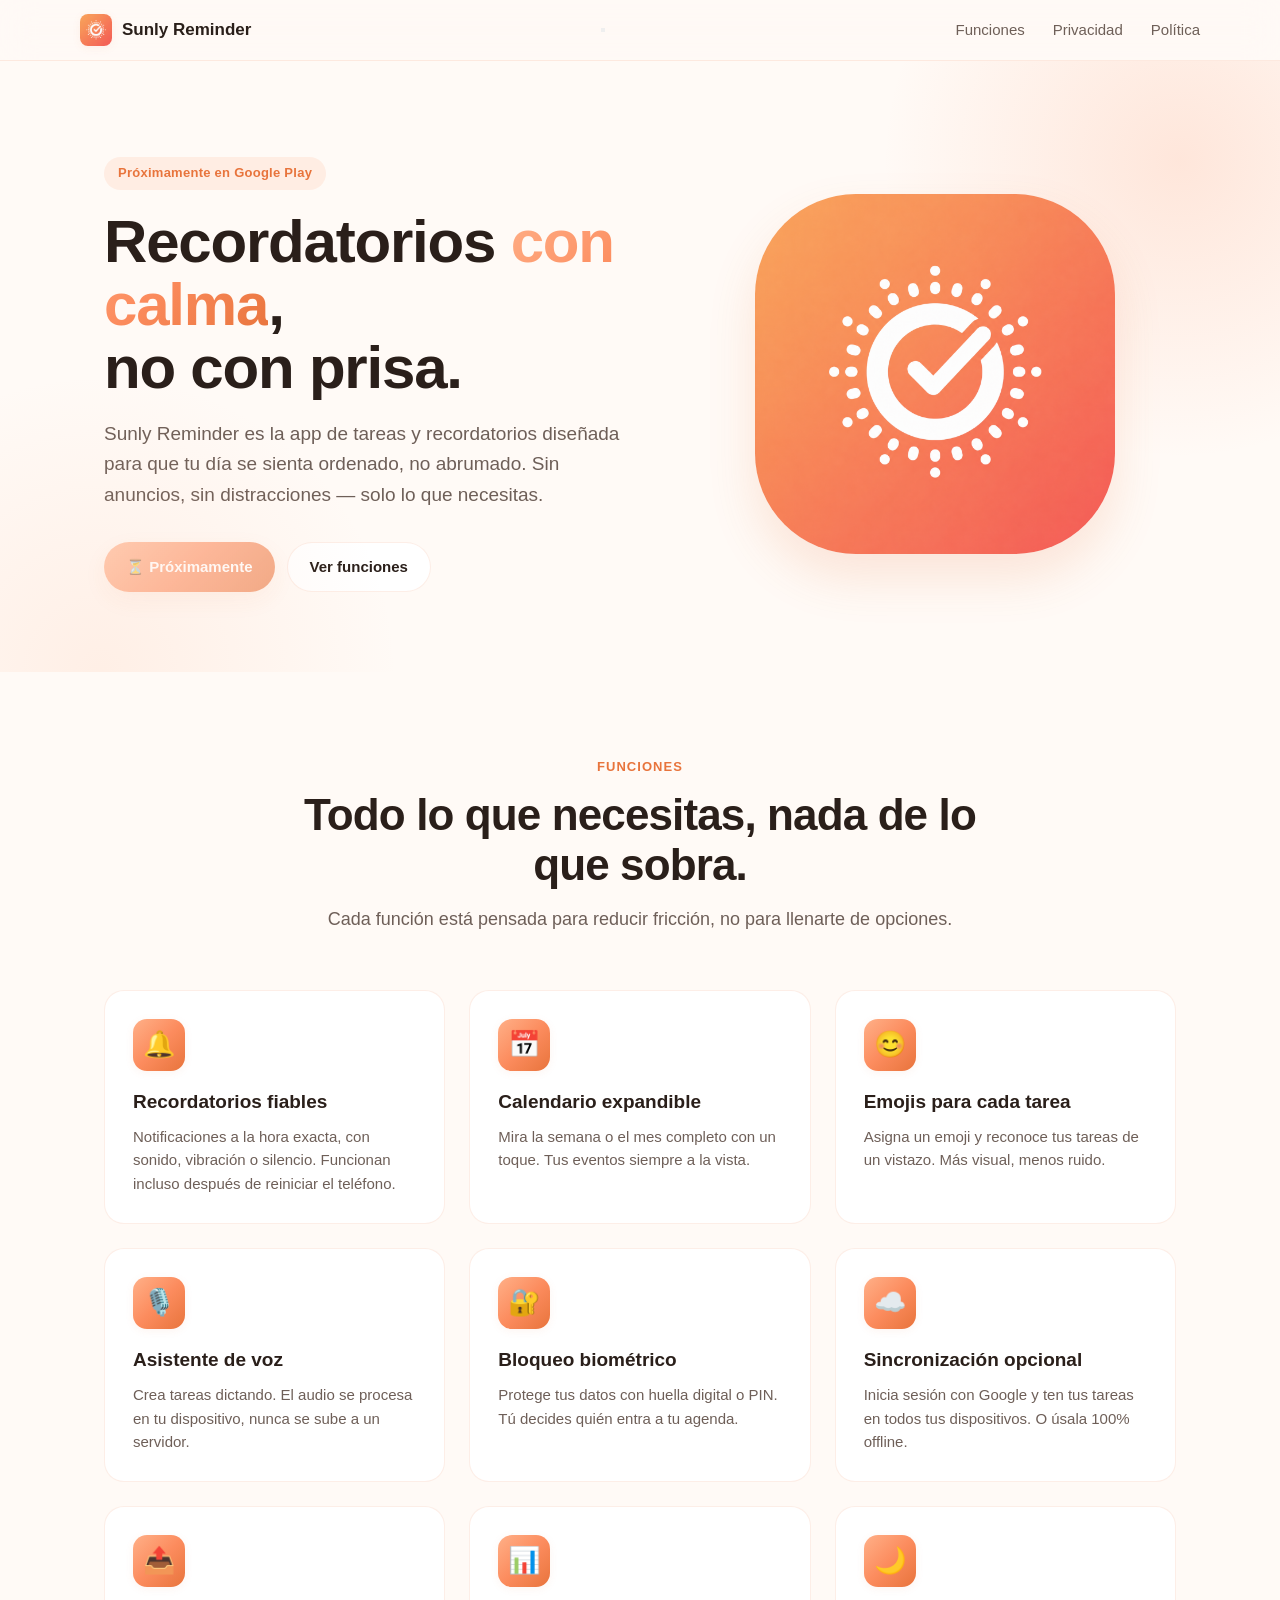
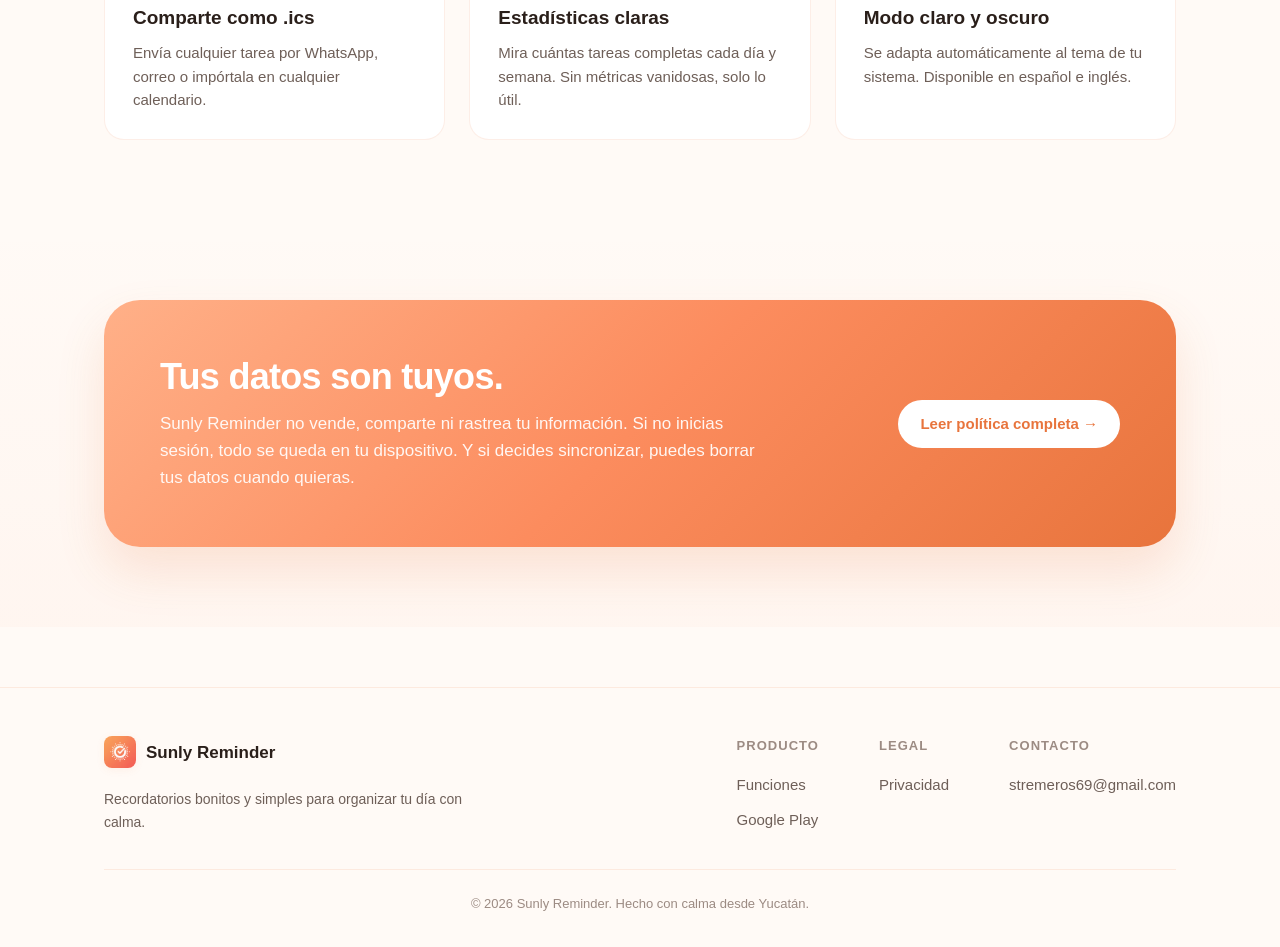
==== index.html @ d7496816 "Update index.html" ====
<!DOCTYPE html>
<html lang="es">
<head>
  <meta charset="UTF-8">
  <meta name="viewport" content="width=device-width, initial-scale=1.0">
  <meta name="description" content="Sunly Reminder — Recordatorios bonitos y simples para organizar tu día con calma. App de productividad con calendario, asistente de voz, sincronización con Google y bloqueo biométrico.">
  <meta name="theme-color" content="#FC8C5E">

  <meta property="og:title" content="Sunly Reminder">
  <meta property="og:description" content="Recordatorios bonitos y simples para organizar tu día con calma.">
  <meta property="og:image" content="assets/icon.png">
  <meta property="og:type" content="website">

  <link rel="icon" type="image/png" href="assets/favicon.png">
  <link rel="apple-touch-icon" href="assets/icon.png">
  <link rel="stylesheet" href="styles.css">

  <title>Sunly Reminder — Recordatorios con calma</title>
</head>
<body>
  <header class="site-header">
    <div class="container site-header__inner">
      <a href="index.html" class="brand">
        <img src="assets/icon.png" alt="" class="brand__icon">
        <span>Sunly Reminder</span>
      </a>
      <button class="nav-toggle" aria-label="Abrir menú" aria-expanded="false" aria-controls="primary-nav">
        <span class="nav-toggle__bar"></span>
        <span class="nav-toggle__bar"></span>
        <span class="nav-toggle__bar"></span>
      </button>
      <nav class="nav" id="primary-nav">
        <a href="#features">Funciones</a>
        <a href="#privacidad">Privacidad</a>
        <a href="privacy.html">Política</a>
      </nav>
    </div>
  </header>

  <main>
    <section class="hero">
      <div class="container hero__inner">
        <div class="hero__copy">
          <span class="hero__eyebrow">Próximamente en Google Play</span>
          <h1>
            Recordatorios <span class="accent">con calma</span>,<br>
            no con prisa.
          </h1>
          <p class="hero__lead">
            Sunly Reminder es la app de tareas y recordatorios diseñada
            para que tu día se sienta ordenado, no abrumado. Sin anuncios,
            sin distracciones — solo lo que necesitas.
          </p>
          <div class="hero__ctas">
            <a class="btn btn--primary btn--disabled" aria-disabled="true">
              ⏳ Próximamente
            </a>
            <a class="btn btn--ghost" href="#features">
              Ver funciones
            </a>
          </div>
        </div>
        <div class="hero__visual">
          <img src="assets/icon.png" alt="Icono de Sunly Reminder" class="hero__icon">
        </div>
      </div>
    </section>

    <section class="section" id="features">
      <div class="container">
        <div class="section__head">
          <span class="section__eyebrow">Funciones</span>
          <h2>Todo lo que necesitas, nada de lo que sobra.</h2>
          <p class="section__sub">
            Cada función está pensada para reducir fricción, no para llenarte de opciones.
          </p>
        </div>

        <div class="features">
          <div class="feature">
            <div class="feature__icon">🔔</div>
            <h3>Recordatorios fiables</h3>
            <p>Notificaciones a la hora exacta, con sonido, vibración o silencio. Funcionan incluso después de reiniciar el teléfono.</p>
          </div>
          <div class="feature">
            <div class="feature__icon">📅</div>
            <h3>Calendario expandible</h3>
            <p>Mira la semana o el mes completo con un toque. Tus eventos siempre a la vista.</p>
          </div>
          <div class="feature">
            <div class="feature__icon">😊</div>
            <h3>Emojis para cada tarea</h3>
            <p>Asigna un emoji y reconoce tus tareas de un vistazo. Más visual, menos ruido.</p>
          </div>
          <div class="feature">
            <div class="feature__icon">🎙️</div>
            <h3>Asistente de voz</h3>
            <p>Crea tareas dictando. El audio se procesa en tu dispositivo, nunca se sube a un servidor.</p>
          </div>
          <div class="feature">
            <div class="feature__icon">🔐</div>
            <h3>Bloqueo biométrico</h3>
            <p>Protege tus datos con huella digital o PIN. Tú decides quién entra a tu agenda.</p>
          </div>
          <div class="feature">
            <div class="feature__icon">☁️</div>
            <h3>Sincronización opcional</h3>
            <p>Inicia sesión con Google y ten tus tareas en todos tus dispositivos. O úsala 100% offline.</p>
          </div>
          <div class="feature">
            <div class="feature__icon">📤</div>
            <h3>Comparte como .ics</h3>
            <p>Envía cualquier tarea por WhatsApp, correo o impórtala en cualquier calendario.</p>
          </div>
          <div class="feature">
            <div class="feature__icon">📊</div>
            <h3>Estadísticas claras</h3>
            <p>Mira cuántas tareas completas cada día y semana. Sin métricas vanidosas, solo lo útil.</p>
          </div>
          <div class="feature">
            <div class="feature__icon">🌙</div>
            <h3>Modo claro y oscuro</h3>
            <p>Se adapta automáticamente al tema de tu sistema. Disponible en español e inglés.</p>
          </div>
        </div>
      </div>
    </section>

    <section class="section section--alt" id="privacidad">
      <div class="container">
        <div class="privacy-callout">
          <div>
            <h2>Tus datos son tuyos.</h2>
            <p>
              Sunly Reminder no vende, comparte ni rastrea tu información.
              Si no inicias sesión, todo se queda en tu dispositivo.
              Y si decides sincronizar, puedes borrar tus datos cuando quieras.
            </p>
          </div>
          <a class="btn" href="privacy.html">
            Leer política completa →
          </a>
        </div>
      </div>
    </section>
  </main>

  <footer class="site-footer">
    <div class="container">
      <div class="footer__inner">
        <div class="footer__brand">
          <a href="index.html" class="brand">
            <img src="assets/icon.png" alt="" class="brand__icon">
            <span>Sunly Reminder</span>
          </a>
          <p>Recordatorios bonitos y simples para organizar tu día con calma.</p>
        </div>
        <div class="footer__cols">
          <div class="footer__col">
            <h4>Producto</h4>
            <ul>
              <li><a href="#features">Funciones</a></li>
              <li><a href="#" aria-disabled="true">Google Play</a></li>
            </ul>
          </div>
          <div class="footer__col">
            <h4>Legal</h4>
            <ul>
              <li><a href="privacy.html">Privacidad</a></li>
            </ul>
          </div>
          <div class="footer__col">
            <h4>Contacto</h4>
            <ul>
              <li><a href="mailto:stremeros69@gmail.com">stremeros69@gmail.com</a></li>
            </ul>
          </div>
        </div>
      </div>
      <div class="footer__bottom">
        © 2026 Sunly Reminder. Hecho con calma desde Yucatán.
      </div>
    </div>
  </footer>

  <script>
    (function () {
      const toggle = document.querySelector('.nav-toggle');
      const nav = document.querySelector('#primary-nav');
      if (!toggle || !nav) return;

      function close() {
        nav.classList.remove('is-open');
        toggle.classList.remove('is-open');
        toggle.setAttribute('aria-expanded', 'false');
      }

      toggle.addEventListener('click', () => {
        const willOpen = !nav.classList.contains('is-open');
        nav.classList.toggle('is-open', willOpen);
        toggle.classList.toggle('is-open', willOpen);
        toggle.setAttribute('aria-expanded', String(willOpen));
      });

      // Cerrar al tocar un link del menú
      nav.querySelectorAll('a').forEach((a) => {
        a.addEventListener('click', close);
      });

      // Cerrar con Escape
      document.addEventListener('keydown', (e) => {
        if (e.key === 'Escape') close();
      });
    })();
  </script>
</body>
</html>
---- styles.css ----
/* ===== Sunly Reminder website ===== */

:root {
  --coral-light: #FFB088;
  --coral: #FC8C5E;
  --coral-deep: #E8743C;
  --coral-dark: #D45F2A;
  --bg: #FFFAF6;
  --surface: #FFFFFF;
  --ink: #2A1F1A;
  --ink-soft: #6E5F58;
  --ink-mute: #9C8B83;
  --line: rgba(232, 116, 60, 0.12);
  --shadow-sm: 0 2px 8px rgba(232, 116, 60, 0.08);
  --shadow-md: 0 8px 24px rgba(232, 116, 60, 0.12);
  --shadow-lg: 0 24px 48px rgba(232, 116, 60, 0.16);
  --radius-sm: 12px;
  --radius-md: 20px;
  --radius-lg: 28px;
  --radius-xl: 36px;
  --grad-coral: linear-gradient(135deg, #FFB088 0%, #FC8C5E 50%, #E8743C 100%);
}

* {
  box-sizing: border-box;
  margin: 0;
  padding: 0;
}

html {
  scroll-behavior: smooth;
}

body {
  font-family: -apple-system, BlinkMacSystemFont, "Segoe UI", "Inter", Roboto,
    "Helvetica Neue", Arial, sans-serif;
  font-size: 17px;
  line-height: 1.6;
  color: var(--ink);
  background: var(--bg);
  -webkit-font-smoothing: antialiased;
  -moz-osx-font-smoothing: grayscale;
}

a {
  color: var(--coral-deep);
  text-decoration: none;
  transition: color 0.2s ease;
}

a:hover {
  color: var(--coral-dark);
}

img {
  max-width: 100%;
  display: block;
}

.container {
  width: 100%;
  max-width: 1120px;
  margin: 0 auto;
  padding: 0 24px;
}

/* ===== Header ===== */

.site-header {
  position: sticky;
  top: 0;
  z-index: 50;
  background: rgba(255, 250, 246, 0.85);
  backdrop-filter: saturate(180%) blur(16px);
  -webkit-backdrop-filter: saturate(180%) blur(16px);
  border-bottom: 1px solid var(--line);
}

.site-header__inner {
  display: flex;
  align-items: center;
  justify-content: space-between;
  padding: 14px 0;
}

.brand {
  display: inline-flex;
  align-items: center;
  gap: 10px;
  font-weight: 700;
  font-size: 17px;
  color: var(--ink);
}

.brand__icon {
  width: 32px;
  height: 32px;
  border-radius: 8px;
  box-shadow: var(--shadow-sm);
}

.nav {
  display: flex;
  align-items: center;
  gap: 28px;
}

.nav a {
  color: var(--ink-soft);
  font-weight: 500;
  font-size: 15px;
}

.nav a:hover {
  color: var(--coral-deep);
}

.btn {
  display: inline-flex;
  align-items: center;
  justify-content: center;
  gap: 8px;
  padding: 12px 22px;
  border-radius: 999px;
  font-weight: 600;
  font-size: 15px;
  border: none;
  cursor: pointer;
  transition: transform 0.15s ease, box-shadow 0.2s ease, opacity 0.2s ease;
}

.btn--primary {
  background: var(--grad-coral);
  color: white;
  box-shadow: var(--shadow-md);
}

.btn--primary:hover {
  transform: translateY(-1px);
  box-shadow: var(--shadow-lg);
  color: white;
}

.btn--ghost {
  background: var(--surface);
  color: var(--ink);
  border: 1px solid var(--line);
}

.btn--ghost:hover {
  border-color: var(--coral);
  color: var(--coral-deep);
}

.btn--disabled {
  opacity: 0.6;
  cursor: not-allowed;
  pointer-events: none;
}

/* ===== Hero ===== */

.hero {
  position: relative;
  padding: 96px 0 80px;
  overflow: hidden;
}

.hero::before {
  content: "";
  position: absolute;
  top: -200px;
  right: -200px;
  width: 600px;
  height: 600px;
  background: radial-gradient(
    circle,
    rgba(252, 140, 94, 0.18) 0%,
    transparent 70%
  );
  pointer-events: none;
}

.hero::after {
  content: "";
  position: absolute;
  bottom: -300px;
  left: -200px;
  width: 600px;
  height: 600px;
  background: radial-gradient(
    circle,
    rgba(255, 176, 136, 0.15) 0%,
    transparent 70%
  );
  pointer-events: none;
}

.hero__inner {
  display: grid;
  grid-template-columns: 1.1fr 1fr;
  gap: 60px;
  align-items: center;
  position: relative;
}

.hero__eyebrow {
  display: inline-block;
  padding: 6px 14px;
  background: rgba(252, 140, 94, 0.12);
  color: var(--coral-deep);
  border-radius: 999px;
  font-size: 13px;
  font-weight: 600;
  margin-bottom: 20px;
  letter-spacing: 0.02em;
}

.hero h1 {
  font-size: clamp(38px, 5vw, 60px);
  line-height: 1.05;
  letter-spacing: -0.02em;
  font-weight: 800;
  margin-bottom: 20px;
}

.hero h1 .accent {
  background: var(--grad-coral);
  -webkit-background-clip: text;
  background-clip: text;
  color: transparent;
}

.hero__lead {
  font-size: 19px;
  color: var(--ink-soft);
  margin-bottom: 32px;
  max-width: 520px;
}

.hero__ctas {
  display: flex;
  gap: 12px;
  flex-wrap: wrap;
}

.hero__visual {
  position: relative;
  display: flex;
  justify-content: center;
  align-items: center;
}

.hero__icon {
  width: min(360px, 100%);
  height: auto;
  border-radius: 28%;
  box-shadow: var(--shadow-lg);
  animation: float 6s ease-in-out infinite;
}

@keyframes float {
  0%, 100% {
    transform: translateY(0) rotate(0deg);
  }
  50% {
    transform: translateY(-12px) rotate(-1deg);
  }
}

@media (max-width: 860px) {
  .hero {
    padding: 60px 0 40px;
  }
  .hero__inner {
    grid-template-columns: 1fr;
    gap: 40px;
    text-align: center;
  }
  .hero__lead {
    margin-left: auto;
    margin-right: auto;
  }
  .hero__ctas {
    justify-content: center;
  }
  .hero__icon {
    width: 240px;
  }
}

/* ===== Section ===== */

.section {
  padding: 80px 0;
}

.section--alt {
  background: linear-gradient(
    180deg,
    transparent 0%,
    rgba(252, 140, 94, 0.04) 100%
  );
}

.section__head {
  text-align: center;
  max-width: 720px;
  margin: 0 auto 56px;
}

.section__eyebrow {
  display: inline-block;
  font-size: 13px;
  font-weight: 700;
  letter-spacing: 0.08em;
  text-transform: uppercase;
  color: var(--coral-deep);
  margin-bottom: 12px;
}

.section h2 {
  font-size: clamp(30px, 4vw, 44px);
  line-height: 1.15;
  letter-spacing: -0.02em;
  font-weight: 800;
  margin-bottom: 14px;
}

.section__sub {
  font-size: 18px;
  color: var(--ink-soft);
}

/* ===== Features grid ===== */

.features {
  display: grid;
  grid-template-columns: repeat(3, 1fr);
  gap: 24px;
}

.feature {
  background: var(--surface);
  border: 1px solid var(--line);
  border-radius: var(--radius-md);
  padding: 28px;
  transition: transform 0.25s ease, box-shadow 0.25s ease,
    border-color 0.25s ease;
}

.feature:hover {
  transform: translateY(-4px);
  border-color: rgba(252, 140, 94, 0.4);
  box-shadow: var(--shadow-md);
}

.feature__icon {
  display: inline-flex;
  align-items: center;
  justify-content: center;
  width: 52px;
  height: 52px;
  background: var(--grad-coral);
  color: white;
  border-radius: 14px;
  font-size: 26px;
  margin-bottom: 16px;
  box-shadow: var(--shadow-sm);
}

.feature h3 {
  font-size: 19px;
  font-weight: 700;
  margin-bottom: 8px;
  color: var(--ink);
}

.feature p {
  font-size: 15px;
  color: var(--ink-soft);
  line-height: 1.55;
}

@media (max-width: 980px) {
  .features {
    grid-template-columns: repeat(2, 1fr);
  }
}

@media (max-width: 600px) {
  .features {
    grid-template-columns: 1fr;
  }
}

/* ===== Privacy callout ===== */

.privacy-callout {
  background: var(--grad-coral);
  border-radius: var(--radius-xl);
  padding: 56px;
  color: white;
  display: grid;
  grid-template-columns: 1fr auto;
  gap: 32px;
  align-items: center;
  box-shadow: var(--shadow-lg);
}

.privacy-callout h2 {
  color: white;
  font-size: clamp(26px, 3.4vw, 36px);
  margin-bottom: 12px;
}

.privacy-callout p {
  color: rgba(255, 255, 255, 0.92);
  font-size: 17px;
  max-width: 600px;
}

.privacy-callout .btn {
  background: white;
  color: var(--coral-deep);
  font-weight: 700;
  white-space: nowrap;
}

.privacy-callout .btn:hover {
  background: white;
  color: var(--coral-dark);
}

@media (max-width: 720px) {
  .privacy-callout {
    grid-template-columns: 1fr;
    padding: 40px 28px;
    text-align: center;
  }
}

/* ===== Footer ===== */

.site-footer {
  border-top: 1px solid var(--line);
  padding: 48px 0 32px;
  margin-top: 60px;
}

.footer__inner {
  display: flex;
  justify-content: space-between;
  align-items: flex-start;
  gap: 40px;
  flex-wrap: wrap;
}

.footer__brand {
  max-width: 360px;
}

.footer__brand p {
  color: var(--ink-soft);
  font-size: 14px;
  margin-top: 12px;
}

.footer__cols {
  display: flex;
  gap: 60px;
}

.footer__col h4 {
  font-size: 13px;
  font-weight: 700;
  text-transform: uppercase;
  letter-spacing: 0.08em;
  color: var(--ink-mute);
  margin-bottom: 14px;
}

.footer__col ul {
  list-style: none;
  display: flex;
  flex-direction: column;
  gap: 8px;
}

.footer__col a {
  font-size: 15px;
  color: var(--ink-soft);
}

.footer__col a:hover {
  color: var(--coral-deep);
}

.footer__bottom {
  margin-top: 36px;
  padding-top: 24px;
  border-top: 1px solid var(--line);
  font-size: 13px;
  color: var(--ink-mute);
  text-align: center;
}

/* ===== Privacy / Legal page ===== */

.legal {
  max-width: 760px;
  margin: 0 auto;
  padding: 60px 24px 80px;
}

.legal__back {
  display: inline-flex;
  align-items: center;
  gap: 6px;
  font-size: 14px;
  color: var(--ink-soft);
  margin-bottom: 28px;
}

.legal__back:hover {
  color: var(--coral-deep);
}

.legal h1 {
  font-size: clamp(30px, 4vw, 42px);
  line-height: 1.15;
  letter-spacing: -0.02em;
  font-weight: 800;
  margin-bottom: 8px;
}

.legal__updated {
  color: var(--ink-mute);
  font-size: 14px;
  margin-bottom: 36px;
}

.legal h2 {
  font-size: 24px;
  font-weight: 700;
  margin-top: 40px;
  margin-bottom: 14px;
  letter-spacing: -0.01em;
}

.legal h3 {
  font-size: 18px;
  font-weight: 700;
  margin-top: 24px;
  margin-bottom: 10px;
}

.legal p,
.legal li {
  color: var(--ink-soft);
  font-size: 16px;
  line-height: 1.7;
  margin-bottom: 12px;
}

.legal ul {
  padding-left: 22px;
  margin-bottom: 14px;
}

.legal strong {
  color: var(--ink);
}

.legal hr {
  border: none;
  border-top: 1px solid var(--line);
  margin: 56px 0 40px;
}

.legal .lang-toggle {
  display: inline-flex;
  gap: 4px;
  background: rgba(252, 140, 94, 0.08);
  padding: 4px;
  border-radius: 999px;
  margin-bottom: 24px;
}

.legal .lang-toggle a {
  padding: 6px 14px;
  border-radius: 999px;
  font-size: 13px;
  font-weight: 600;
  color: var(--ink-soft);
}

.legal .lang-toggle a.active {
  background: var(--surface);
  color: var(--coral-deep);
  box-shadow: var(--shadow-sm);
}

/* ===== Responsive: tablet ===== */

@media (max-width: 720px) {
  body {
    font-size: 16px;
  }
  .container {
    padding: 0 18px;
  }
  .section {
    padding: 56px 0;
  }
  .section__head {
    margin-bottom: 40px;
  }
  .nav {
    gap: 18px;
  }
  .nav a {
    font-size: 14px;
  }
  .footer__inner {
    flex-direction: column;
    gap: 32px;
  }
  .footer__cols {
    gap: 40px;
    flex-wrap: wrap;
  }
  .legal {
    padding: 40px 18px 60px;
  }
  .legal hr {
    margin: 44px 0 32px;
  }
}

/* ===== Responsive: mobile ===== */

@media (max-width: 480px) {
  .container {
    padding: 0 16px;
  }

  /* Header: ocultamos el ancla intermedia para que no se desborde */
  .site-header__inner {
    padding: 12px 0;
  }
  .brand {
    font-size: 15px;
    gap: 8px;
  }
  .brand__icon {
    width: 28px;
    height: 28px;
    border-radius: 7px;
  }
  .nav {
    gap: 14px;
  }
  .nav a {
    font-size: 13px;
  }
  .nav a[href="#features"] {
    display: none;
  }

  /* Hero */
  .hero {
    padding: 40px 0 32px;
  }
  .hero__eyebrow {
    font-size: 12px;
    padding: 5px 12px;
  }
  .hero__lead {
    font-size: 16px;
    margin-bottom: 24px;
  }
  .hero__icon {
    width: 200px;
  }
  .hero__ctas {
    flex-direction: column;
    align-items: stretch;
  }
  .hero__ctas .btn {
    width: 100%;
  }

  /* Sections */
  .section {
    padding: 48px 0;
  }
  .section__head {
    margin-bottom: 32px;
  }
  .section__sub {
    font-size: 16px;
  }

  /* Features */
  .feature {
    padding: 22px;
  }
  .feature__icon {
    width: 46px;
    height: 46px;
    font-size: 22px;
    border-radius: 12px;
  }
  .feature h3 {
    font-size: 17px;
  }
  .feature p {
    font-size: 14.5px;
  }

  /* Privacy callout */
  .privacy-callout {
    padding: 32px 22px;
    border-radius: var(--radius-lg);
  }
  .privacy-callout p {
    font-size: 15px;
  }
  .privacy-callout .btn {
    width: 100%;
  }

  /* Footer */
  .site-footer {
    padding: 40px 0 24px;
    margin-top: 40px;
  }
  .footer__cols {
    gap: 28px;
  }
  .footer__col {
    flex: 1 1 calc(50% - 14px);
    min-width: 120px;
  }

  /* Legal */
  .legal {
    padding: 28px 16px 56px;
  }
  .legal h2 {
    font-size: 21px;
    margin-top: 32px;
  }
  .legal h3 {
    font-size: 17px;
  }
  .legal p,
  .legal li {
    font-size: 15.5px;
  }
}
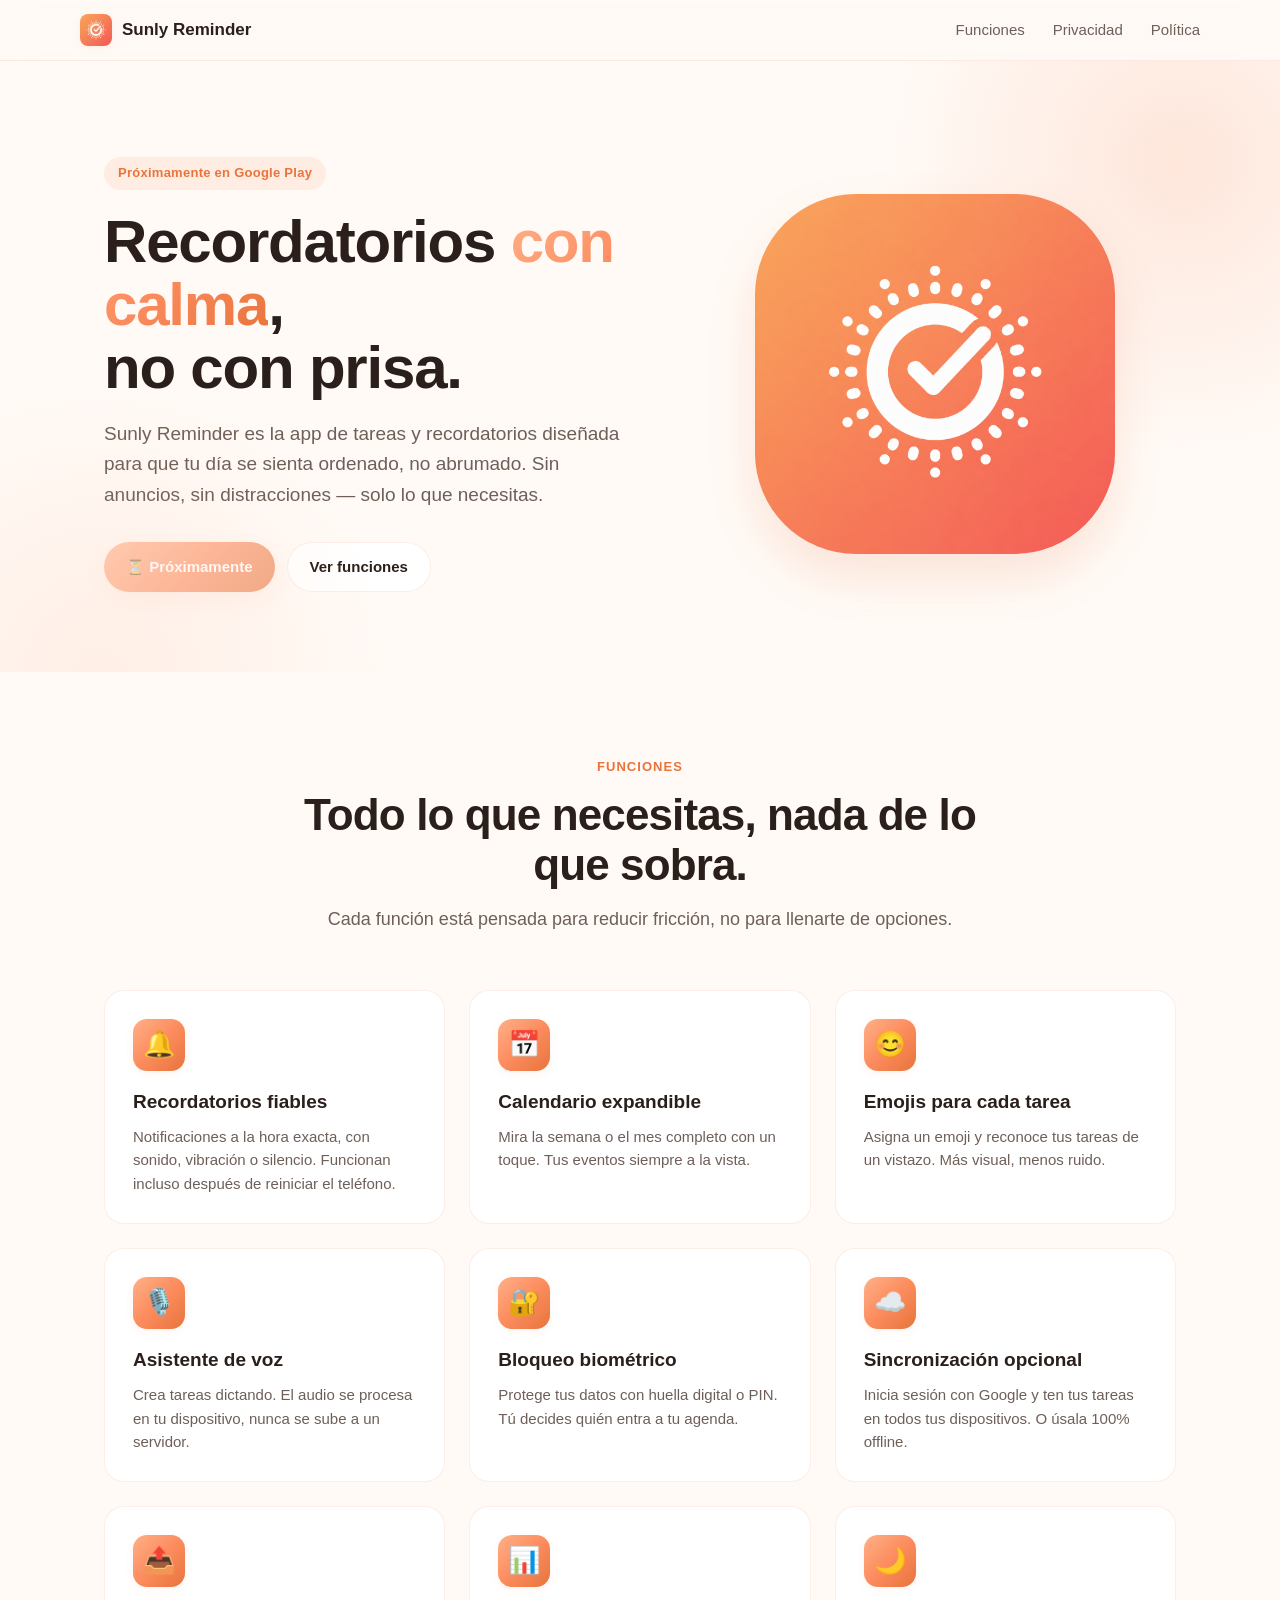
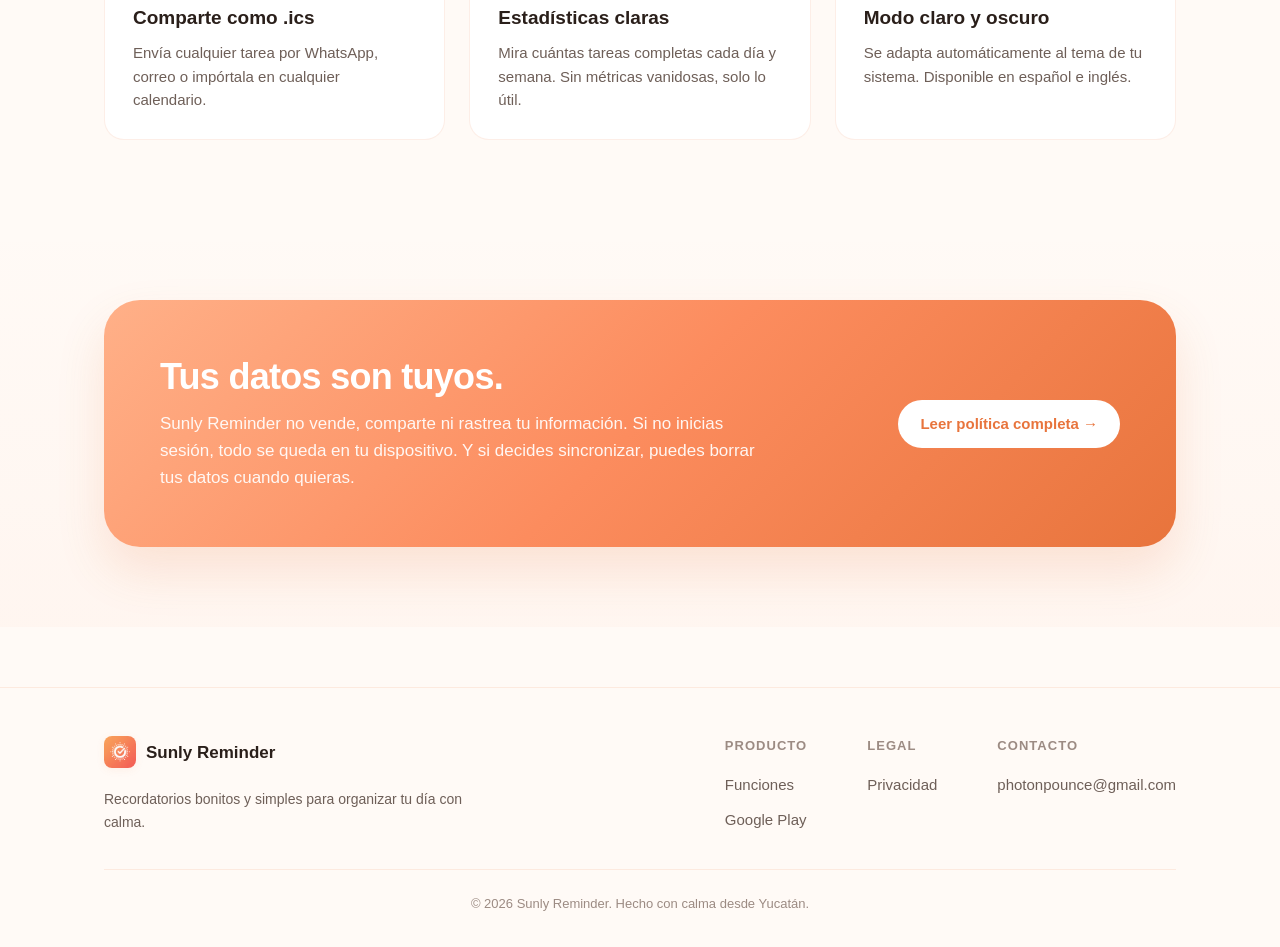
==== commit 6ab82679: "Update index.html" ====
--- a/index.html
+++ b/index.html
@@ -172,7 +172,7 @@
           <div class="footer__col">
             <h4>Contacto</h4>
             <ul>
-              <li><a href="mailto:stremeros69@gmail.com">stremeros69@gmail.com</a></li>
+              <li><a href="mailto:photonpounce@gmail.com">photonpounce@gmail.com</a></li>
             </ul>
           </div>
         </div>
--- a/styles.css
+++ b/styles.css
@@ -77,6 +77,7 @@
 }
 
 .site-header__inner {
+  position: relative;
   display: flex;
   align-items: center;
   justify-content: space-between;
@@ -113,6 +114,52 @@
 
 .nav a:hover {
   color: var(--coral-deep);
+}
+
+/* ===== Hamburger toggle (oculto por defecto, visible en mobile) ===== */
+
+.nav-toggle {
+  display: none;
+  position: relative;
+  width: 40px;
+  height: 40px;
+  padding: 0;
+  background: transparent;
+  border: none;
+  cursor: pointer;
+  border-radius: 10px;
+  -webkit-tap-highlight-color: transparent;
+}
+
+.nav-toggle:hover {
+  background: rgba(252, 140, 94, 0.08);
+}
+
+.nav-toggle__bar {
+  position: absolute;
+  left: 50%;
+  width: 22px;
+  height: 2px;
+  background: var(--ink);
+  border-radius: 2px;
+  transform: translateX(-50%);
+  transition: transform 0.25s ease, opacity 0.2s ease, top 0.25s ease;
+}
+
+.nav-toggle__bar:nth-child(1) { top: 12px; }
+.nav-toggle__bar:nth-child(2) { top: 19px; }
+.nav-toggle__bar:nth-child(3) { top: 26px; }
+
+.nav-toggle.is-open .nav-toggle__bar:nth-child(1) {
+  top: 19px;
+  transform: translateX(-50%) rotate(45deg);
+}
+.nav-toggle.is-open .nav-toggle__bar:nth-child(2) {
+  opacity: 0;
+}
+.nav-toggle.is-open .nav-toggle__bar:nth-child(3) {
+  top: 19px;
+  transform: translateX(-50%) rotate(-45deg);
 }
 
 .btn {
@@ -616,12 +663,47 @@
   .section__head {
     margin-bottom: 40px;
   }
+
+  /* Hamburger: ocultar nav inline, mostrar botón y panel desplegable */
+  .nav-toggle {
+    display: block;
+  }
   .nav {
-    gap: 18px;
+    position: absolute;
+    top: 100%;
+    right: 18px;
+    flex-direction: column;
+    align-items: stretch;
+    gap: 0;
+    background: var(--surface);
+    border: 1px solid var(--line);
+    border-radius: var(--radius-md);
+    box-shadow: var(--shadow-md);
+    padding: 8px;
+    min-width: 180px;
+    transform-origin: top right;
+    transform: scale(0.96) translateY(-6px);
+    opacity: 0;
+    pointer-events: none;
+    transition: transform 0.18s ease, opacity 0.18s ease;
+  }
+  .nav.is-open {
+    transform: scale(1) translateY(8px);
+    opacity: 1;
+    pointer-events: auto;
   }
   .nav a {
-    font-size: 14px;
-  }
+    display: block;
+    padding: 10px 14px;
+    border-radius: var(--radius-sm);
+    font-size: 15px;
+    color: var(--ink);
+  }
+  .nav a:hover {
+    background: rgba(252, 140, 94, 0.08);
+    color: var(--coral-deep);
+  }
+
   .footer__inner {
     flex-direction: column;
     gap: 32px;
@@ -645,7 +727,6 @@
     padding: 0 16px;
   }
 
-  /* Header: ocultamos el ancla intermedia para que no se desborde */
   .site-header__inner {
     padding: 12px 0;
   }
@@ -659,13 +740,8 @@
     border-radius: 7px;
   }
   .nav {
-    gap: 14px;
-  }
-  .nav a {
-    font-size: 13px;
-  }
-  .nav a[href="#features"] {
-    display: none;
+    right: 16px;
+    min-width: 170px;
   }
 
   /* Hero */
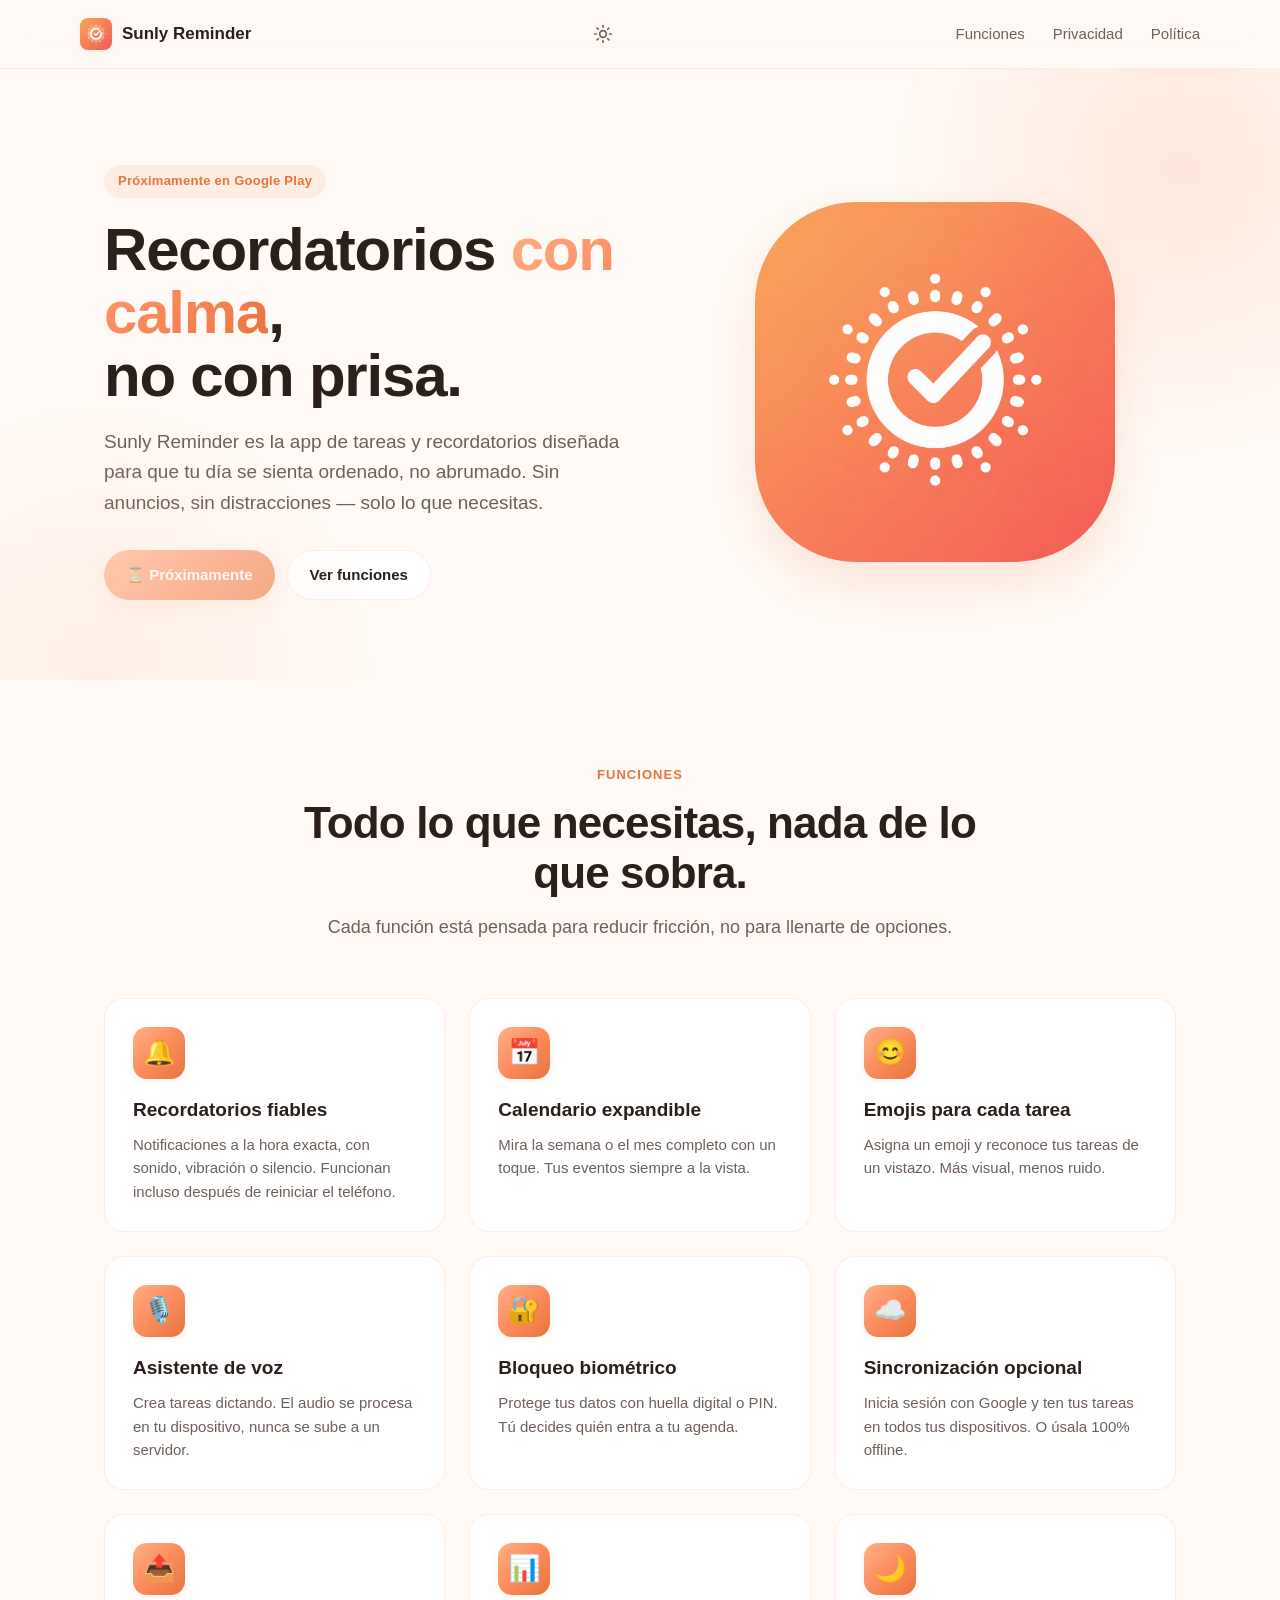
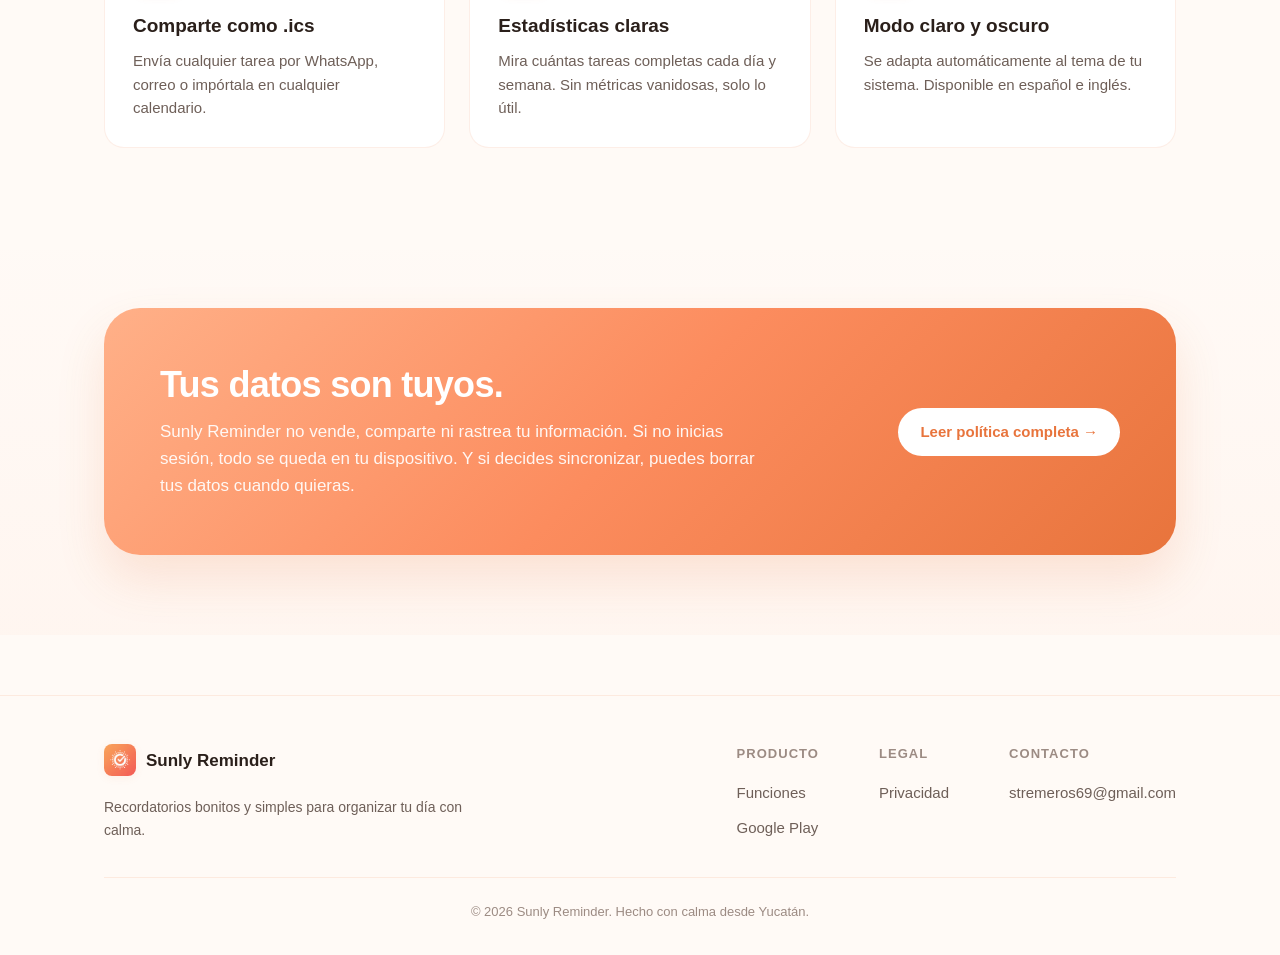
==== commit 6f81c01e: "Add files via upload" ====
--- a/index.html
+++ b/index.html
@@ -16,6 +16,18 @@
   <link rel="stylesheet" href="styles.css">
 
   <title>Sunly Reminder — Recordatorios con calma</title>
+
+  <script>
+    // Aplicar tema antes del render para evitar flash
+    (function () {
+      try {
+        const saved = localStorage.getItem('sunly-theme');
+        if (saved === 'dark' || saved === 'light') {
+          document.documentElement.setAttribute('data-theme', saved);
+        }
+      } catch (e) {}
+    })();
+  </script>
 </head>
 <body>
   <header class="site-header">
@@ -24,11 +36,22 @@
         <img src="assets/icon.png" alt="" class="brand__icon">
         <span>Sunly Reminder</span>
       </a>
-      <button class="nav-toggle" aria-label="Abrir menú" aria-expanded="false" aria-controls="primary-nav">
-        <span class="nav-toggle__bar"></span>
-        <span class="nav-toggle__bar"></span>
-        <span class="nav-toggle__bar"></span>
-      </button>
+      <div class="header-actions">
+        <button class="theme-toggle" aria-label="Cambiar tema claro/oscuro" type="button">
+          <svg class="theme-toggle__icon theme-toggle__sun" width="20" height="20" viewBox="0 0 24 24" fill="none" stroke="currentColor" stroke-width="2" stroke-linecap="round" stroke-linejoin="round" aria-hidden="true">
+            <circle cx="12" cy="12" r="4"/>
+            <path d="M12 2v2M12 20v2M4.93 4.93l1.41 1.41M17.66 17.66l1.41 1.41M2 12h2M20 12h2M4.93 19.07l1.41-1.41M17.66 6.34l1.41-1.41"/>
+          </svg>
+          <svg class="theme-toggle__icon theme-toggle__moon" width="20" height="20" viewBox="0 0 24 24" fill="none" stroke="currentColor" stroke-width="2" stroke-linecap="round" stroke-linejoin="round" aria-hidden="true">
+            <path d="M21 12.79A9 9 0 1 1 11.21 3 7 7 0 0 0 21 12.79z"/>
+          </svg>
+        </button>
+        <button class="nav-toggle" aria-label="Abrir menú" aria-expanded="false" aria-controls="primary-nav">
+          <span class="nav-toggle__bar"></span>
+          <span class="nav-toggle__bar"></span>
+          <span class="nav-toggle__bar"></span>
+        </button>
+      </div>
       <nav class="nav" id="primary-nav">
         <a href="#features">Funciones</a>
         <a href="#privacidad">Privacidad</a>
@@ -172,7 +195,7 @@
           <div class="footer__col">
             <h4>Contacto</h4>
             <ul>
-              <li><a href="mailto:photonpounce@gmail.com">photonpounce@gmail.com</a></li>
+              <li><a href="mailto:stremeros69@gmail.com">stremeros69@gmail.com</a></li>
             </ul>
           </div>
         </div>
@@ -184,6 +207,20 @@
   </footer>
 
   <script>
+    // Dark/light mode toggle
+    (function () {
+      const btn = document.querySelector('.theme-toggle');
+      if (!btn) return;
+      btn.addEventListener('click', () => {
+        const current =
+          document.documentElement.getAttribute('data-theme') ||
+          (window.matchMedia('(prefers-color-scheme: dark)').matches ? 'dark' : 'light');
+        const next = current === 'dark' ? 'light' : 'dark';
+        document.documentElement.setAttribute('data-theme', next);
+        try { localStorage.setItem('sunly-theme', next); } catch (e) {}
+      });
+    })();
+
     (function () {
       const toggle = document.querySelector('.nav-toggle');
       const nav = document.querySelector('#primary-nav');
--- a/styles.css
+++ b/styles.css
@@ -7,10 +7,12 @@
   --coral-dark: #D45F2A;
   --bg: #FFFAF6;
   --surface: #FFFFFF;
+  --header-bg: rgba(255, 250, 246, 0.85);
   --ink: #2A1F1A;
   --ink-soft: #6E5F58;
   --ink-mute: #9C8B83;
   --line: rgba(232, 116, 60, 0.12);
+  --hover-tint: rgba(252, 140, 94, 0.08);
   --shadow-sm: 0 2px 8px rgba(232, 116, 60, 0.08);
   --shadow-md: 0 8px 24px rgba(232, 116, 60, 0.12);
   --shadow-lg: 0 24px 48px rgba(232, 116, 60, 0.16);
@@ -19,6 +21,43 @@
   --radius-lg: 28px;
   --radius-xl: 36px;
   --grad-coral: linear-gradient(135deg, #FFB088 0%, #FC8C5E 50%, #E8743C 100%);
+  --icon-sun-display: block;
+  --icon-moon-display: none;
+}
+
+:root[data-theme="dark"] {
+  --bg: #18120E;
+  --surface: #221A14;
+  --header-bg: rgba(24, 18, 14, 0.78);
+  --ink: #F5EBE3;
+  --ink-soft: #C9B5A6;
+  --ink-mute: #877366;
+  --line: rgba(255, 176, 136, 0.14);
+  --hover-tint: rgba(252, 140, 94, 0.14);
+  --shadow-sm: 0 2px 10px rgba(0, 0, 0, 0.35);
+  --shadow-md: 0 8px 28px rgba(0, 0, 0, 0.45);
+  --shadow-lg: 0 24px 60px rgba(0, 0, 0, 0.5);
+  --icon-sun-display: none;
+  --icon-moon-display: block;
+}
+
+/* Default según OS si el usuario no eligió manualmente */
+@media (prefers-color-scheme: dark) {
+  :root:not([data-theme]) {
+    --bg: #18120E;
+    --surface: #221A14;
+    --header-bg: rgba(24, 18, 14, 0.78);
+    --ink: #F5EBE3;
+    --ink-soft: #C9B5A6;
+    --ink-mute: #877366;
+    --line: rgba(255, 176, 136, 0.14);
+    --hover-tint: rgba(252, 140, 94, 0.14);
+    --shadow-sm: 0 2px 10px rgba(0, 0, 0, 0.35);
+    --shadow-md: 0 8px 28px rgba(0, 0, 0, 0.45);
+    --shadow-lg: 0 24px 60px rgba(0, 0, 0, 0.5);
+    --icon-sun-display: none;
+    --icon-moon-display: block;
+  }
 }
 
 * {
@@ -70,7 +109,7 @@
   position: sticky;
   top: 0;
   z-index: 50;
-  background: rgba(255, 250, 246, 0.85);
+  background: var(--header-bg);
   backdrop-filter: saturate(180%) blur(16px);
   -webkit-backdrop-filter: saturate(180%) blur(16px);
   border-bottom: 1px solid var(--line);
@@ -114,6 +153,45 @@
 
 .nav a:hover {
   color: var(--coral-deep);
+}
+
+/* ===== Header actions (theme toggle + hamburger) ===== */
+
+.header-actions {
+  display: flex;
+  align-items: center;
+  gap: 6px;
+}
+
+/* ===== Theme toggle ===== */
+
+.theme-toggle {
+  display: inline-flex;
+  align-items: center;
+  justify-content: center;
+  width: 40px;
+  height: 40px;
+  padding: 0;
+  border: none;
+  background: transparent;
+  border-radius: 10px;
+  color: var(--ink-soft);
+  cursor: pointer;
+  -webkit-tap-highlight-color: transparent;
+  transition: background 0.2s ease, color 0.2s ease;
+}
+
+.theme-toggle:hover {
+  background: var(--hover-tint);
+  color: var(--coral-deep);
+}
+
+.theme-toggle__sun {
+  display: var(--icon-sun-display);
+}
+
+.theme-toggle__moon {
+  display: var(--icon-moon-display);
 }
 
 /* ===== Hamburger toggle (oculto por defecto, visible en mobile) ===== */
@@ -132,7 +210,7 @@
 }
 
 .nav-toggle:hover {
-  background: rgba(252, 140, 94, 0.08);
+  background: var(--hover-tint);
 }
 
 .nav-toggle__bar {
@@ -655,7 +733,7 @@
     font-size: 16px;
   }
   .container {
-    padding: 0 18px;
+    padding: 0 22px;
   }
   .section {
     padding: 56px 0;
@@ -671,7 +749,7 @@
   .nav {
     position: absolute;
     top: 100%;
-    right: 18px;
+    right: 22px;
     flex-direction: column;
     align-items: stretch;
     gap: 0;
@@ -724,7 +802,7 @@
 
 @media (max-width: 480px) {
   .container {
-    padding: 0 16px;
+    padding: 0 20px;
   }
 
   .site-header__inner {
@@ -740,8 +818,16 @@
     border-radius: 7px;
   }
   .nav {
-    right: 16px;
+    right: 20px;
     min-width: 170px;
+  }
+  .header-actions {
+    gap: 4px;
+  }
+  .theme-toggle,
+  .nav-toggle {
+    width: 38px;
+    height: 38px;
   }
 
   /* Hero */
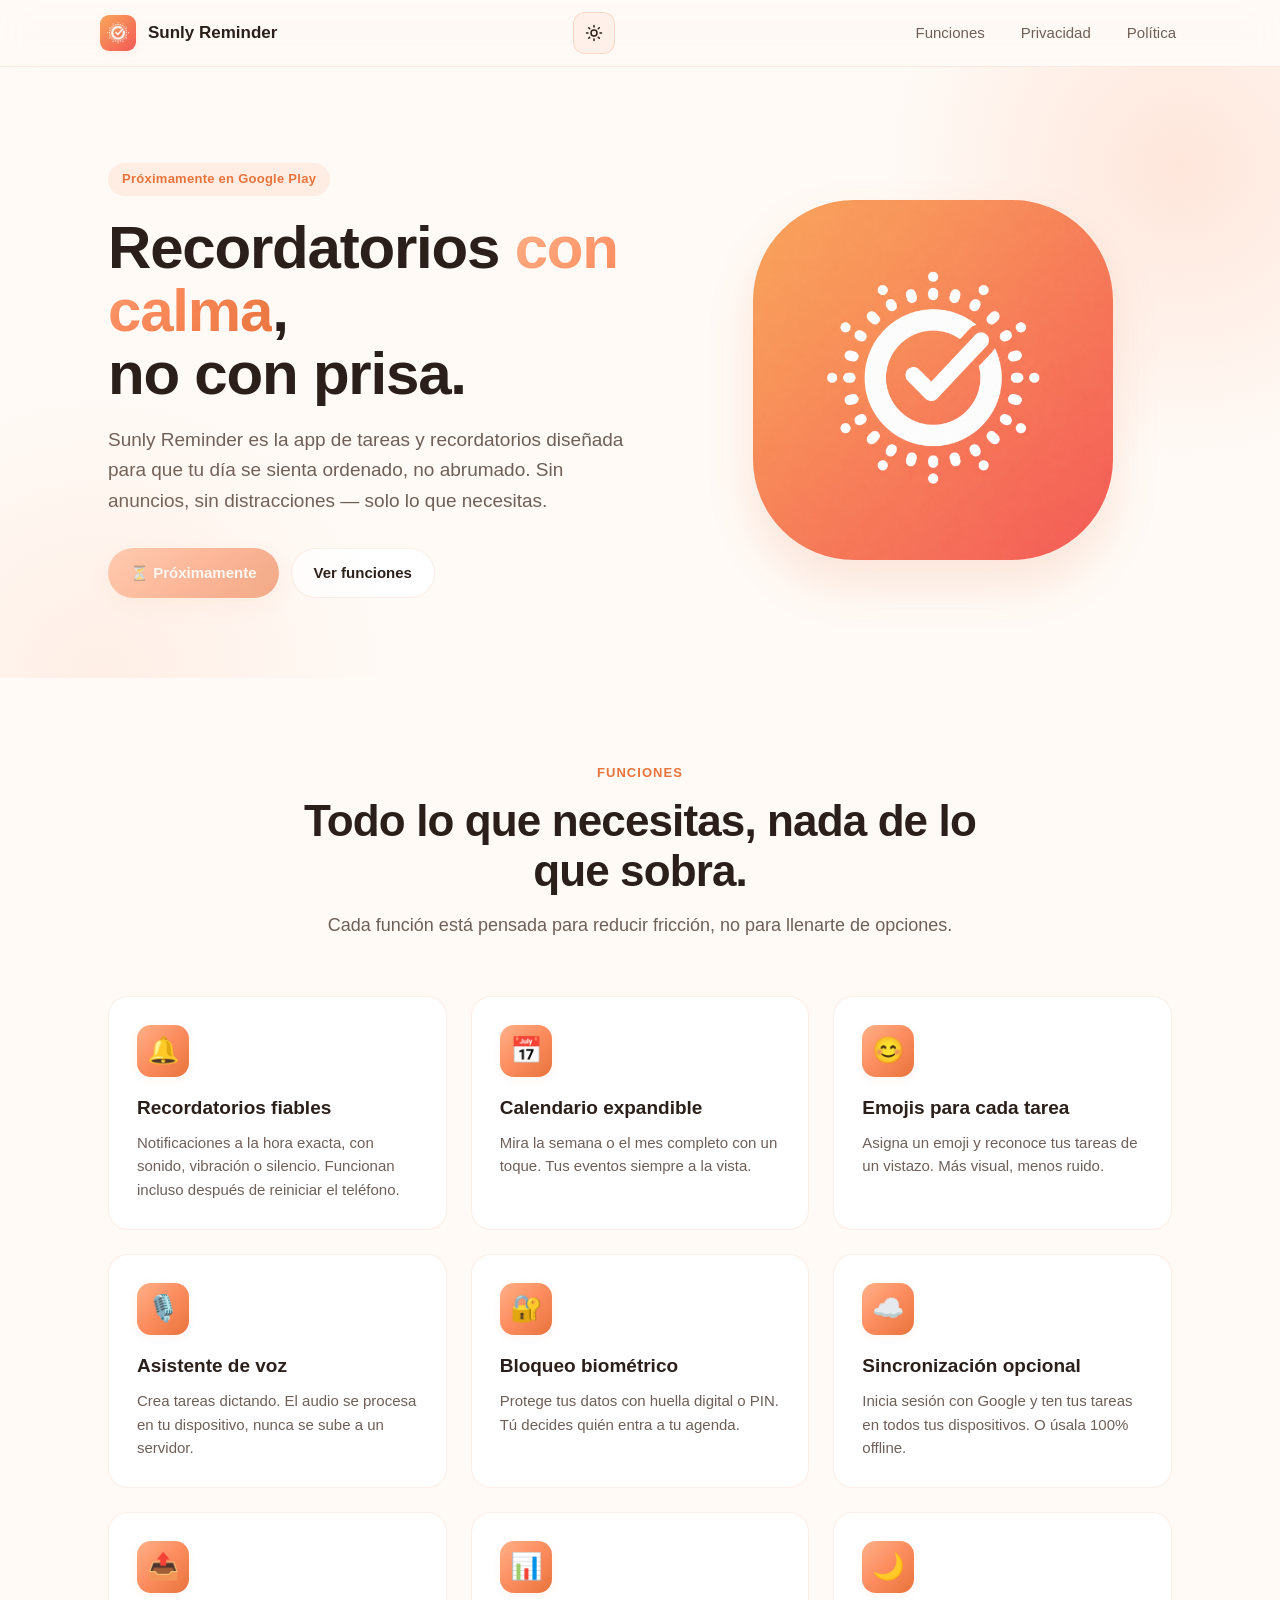
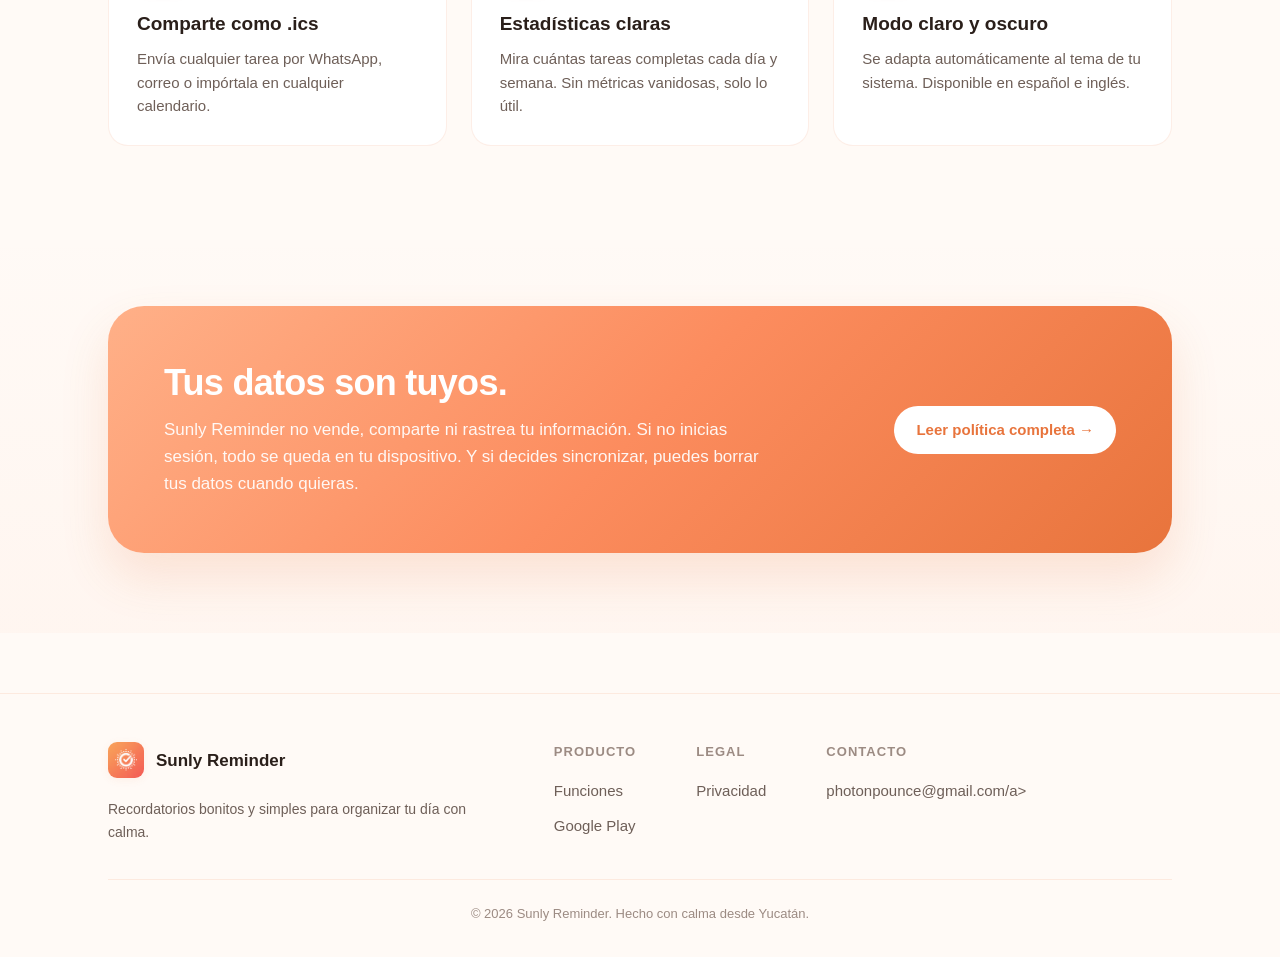
==== commit da199094: "Update index.html" ====
--- a/index.html
+++ b/index.html
@@ -195,7 +195,7 @@
           <div class="footer__col">
             <h4>Contacto</h4>
             <ul>
-              <li><a href="mailto:stremeros69@gmail.com">stremeros69@gmail.com</a></li>
+              <li><a href="mailto:photonpounce@gmail.com">photonpounce@gmail.com/a></li>
             </ul>
           </div>
         </div>
--- a/styles.css
+++ b/styles.css
@@ -12,7 +12,10 @@
   --ink-soft: #6E5F58;
   --ink-mute: #9C8B83;
   --line: rgba(232, 116, 60, 0.12);
+  --line-strong: rgba(232, 116, 60, 0.2);
   --hover-tint: rgba(252, 140, 94, 0.08);
+  --button-bg: rgba(252, 140, 94, 0.08);
+  --button-bg-hover: rgba(252, 140, 94, 0.16);
   --shadow-sm: 0 2px 8px rgba(232, 116, 60, 0.08);
   --shadow-md: 0 8px 24px rgba(232, 116, 60, 0.12);
   --shadow-lg: 0 24px 48px rgba(232, 116, 60, 0.16);
@@ -33,7 +36,10 @@
   --ink-soft: #C9B5A6;
   --ink-mute: #877366;
   --line: rgba(255, 176, 136, 0.14);
+  --line-strong: rgba(255, 176, 136, 0.24);
   --hover-tint: rgba(252, 140, 94, 0.14);
+  --button-bg: rgba(252, 140, 94, 0.12);
+  --button-bg-hover: rgba(252, 140, 94, 0.22);
   --shadow-sm: 0 2px 10px rgba(0, 0, 0, 0.35);
   --shadow-md: 0 8px 28px rgba(0, 0, 0, 0.45);
   --shadow-lg: 0 24px 60px rgba(0, 0, 0, 0.5);
@@ -51,7 +57,10 @@
     --ink-soft: #C9B5A6;
     --ink-mute: #877366;
     --line: rgba(255, 176, 136, 0.14);
+    --line-strong: rgba(255, 176, 136, 0.24);
     --hover-tint: rgba(252, 140, 94, 0.14);
+    --button-bg: rgba(252, 140, 94, 0.12);
+    --button-bg-hover: rgba(252, 140, 94, 0.22);
     --shadow-sm: 0 2px 10px rgba(0, 0, 0, 0.35);
     --shadow-md: 0 8px 28px rgba(0, 0, 0, 0.45);
     --shadow-lg: 0 24px 60px rgba(0, 0, 0, 0.5);
@@ -100,7 +109,7 @@
   width: 100%;
   max-width: 1120px;
   margin: 0 auto;
-  padding: 0 24px;
+  padding: 0 28px;
 }
 
 /* ===== Header ===== */
@@ -115,27 +124,36 @@
   border-bottom: 1px solid var(--line);
 }
 
+/* Forzar padding directo del header para que SIEMPRE haya aire en los bordes */
+.site-header .container {
+  padding-left: 20px;
+  padding-right: 20px;
+}
+
 .site-header__inner {
   position: relative;
   display: flex;
   align-items: center;
   justify-content: space-between;
-  padding: 14px 0;
+  gap: 16px;
+  min-height: 64px;
+  padding: 12px 0;
 }
 
 .brand {
   display: inline-flex;
   align-items: center;
-  gap: 10px;
+  gap: 12px;
   font-weight: 700;
   font-size: 17px;
   color: var(--ink);
+  flex-shrink: 0;
 }
 
 .brand__icon {
-  width: 32px;
-  height: 32px;
-  border-radius: 8px;
+  width: 36px;
+  height: 36px;
+  border-radius: 9px;
   box-shadow: var(--shadow-sm);
 }
 
@@ -149,6 +167,8 @@
   color: var(--ink-soft);
   font-weight: 500;
   font-size: 15px;
+  padding: 6px 4px;
+  transition: color 0.2s ease;
 }
 
 .nav a:hover {
@@ -160,7 +180,8 @@
 .header-actions {
   display: flex;
   align-items: center;
-  gap: 6px;
+  gap: 8px;
+  flex-shrink: 0;
 }
 
 /* ===== Theme toggle ===== */
@@ -169,21 +190,32 @@
   display: inline-flex;
   align-items: center;
   justify-content: center;
-  width: 40px;
-  height: 40px;
+  width: 42px;
+  height: 42px;
   padding: 0;
-  border: none;
-  background: transparent;
-  border-radius: 10px;
-  color: var(--ink-soft);
+  border: 1px solid var(--line-strong);
+  background: var(--button-bg);
+  border-radius: 12px;
+  color: var(--ink);
   cursor: pointer;
   -webkit-tap-highlight-color: transparent;
-  transition: background 0.2s ease, color 0.2s ease;
+  transition: background 0.2s ease, color 0.2s ease,
+    border-color 0.2s ease, transform 0.15s ease;
 }
 
 .theme-toggle:hover {
-  background: var(--hover-tint);
+  background: var(--button-bg-hover);
   color: var(--coral-deep);
+  border-color: var(--coral);
+}
+
+.theme-toggle:active {
+  transform: scale(0.95);
+}
+
+.theme-toggle__icon {
+  width: 18px;
+  height: 18px;
 }
 
 .theme-toggle__sun {
@@ -199,24 +231,31 @@
 .nav-toggle {
   display: none;
   position: relative;
-  width: 40px;
-  height: 40px;
+  width: 42px;
+  height: 42px;
   padding: 0;
-  background: transparent;
-  border: none;
+  background: var(--button-bg);
+  border: 1px solid var(--line-strong);
   cursor: pointer;
-  border-radius: 10px;
+  border-radius: 12px;
   -webkit-tap-highlight-color: transparent;
+  transition: background 0.2s ease, border-color 0.2s ease,
+    transform 0.15s ease;
 }
 
 .nav-toggle:hover {
-  background: var(--hover-tint);
+  background: var(--button-bg-hover);
+  border-color: var(--coral);
+}
+
+.nav-toggle:active {
+  transform: scale(0.95);
 }
 
 .nav-toggle__bar {
   position: absolute;
   left: 50%;
-  width: 22px;
+  width: 18px;
   height: 2px;
   background: var(--ink);
   border-radius: 2px;
@@ -224,19 +263,19 @@
   transition: transform 0.25s ease, opacity 0.2s ease, top 0.25s ease;
 }
 
-.nav-toggle__bar:nth-child(1) { top: 12px; }
-.nav-toggle__bar:nth-child(2) { top: 19px; }
+.nav-toggle__bar:nth-child(1) { top: 14px; }
+.nav-toggle__bar:nth-child(2) { top: 20px; }
 .nav-toggle__bar:nth-child(3) { top: 26px; }
 
 .nav-toggle.is-open .nav-toggle__bar:nth-child(1) {
-  top: 19px;
+  top: 20px;
   transform: translateX(-50%) rotate(45deg);
 }
 .nav-toggle.is-open .nav-toggle__bar:nth-child(2) {
   opacity: 0;
 }
 .nav-toggle.is-open .nav-toggle__bar:nth-child(3) {
-  top: 19px;
+  top: 20px;
   transform: translateX(-50%) rotate(-45deg);
 }
 
@@ -399,8 +438,12 @@
   }
   .hero__inner {
     grid-template-columns: 1fr;
-    gap: 40px;
+    gap: 32px;
     text-align: center;
+  }
+  /* En móvil/tablet el ícono va ARRIBA del texto */
+  .hero__visual {
+    order: -1;
   }
   .hero__lead {
     margin-left: auto;
@@ -410,7 +453,7 @@
     justify-content: center;
   }
   .hero__icon {
-    width: 240px;
+    width: 140px;
   }
 }
 
@@ -733,7 +776,7 @@
     font-size: 16px;
   }
   .container {
-    padding: 0 22px;
+    padding: 0 28px;
   }
   .section {
     padding: 56px 0;
@@ -749,7 +792,7 @@
   .nav {
     position: absolute;
     top: 100%;
-    right: 22px;
+    right: 28px;
     flex-direction: column;
     align-items: stretch;
     gap: 0;
@@ -802,32 +845,49 @@
 
 @media (max-width: 480px) {
   .container {
-    padding: 0 20px;
+    padding: 0 28px;
   }
 
   .site-header__inner {
-    padding: 12px 0;
+    min-height: 60px;
+    padding: 10px 0;
+    gap: 12px;
   }
   .brand {
-    font-size: 15px;
-    gap: 8px;
+    font-size: 15.5px;
+    gap: 10px;
   }
   .brand__icon {
-    width: 28px;
-    height: 28px;
-    border-radius: 7px;
-  }
-  .nav {
-    right: 20px;
-    min-width: 170px;
+    width: 32px;
+    height: 32px;
+    border-radius: 8px;
   }
   .header-actions {
-    gap: 4px;
+    gap: 6px;
   }
   .theme-toggle,
   .nav-toggle {
-    width: 38px;
-    height: 38px;
+    width: 36px;
+    height: 36px;
+    border-radius: 10px;
+  }
+  .theme-toggle__icon {
+    width: 16px;
+    height: 16px;
+  }
+  .nav-toggle__bar {
+    width: 16px;
+  }
+  .nav-toggle__bar:nth-child(1) { top: 12px; }
+  .nav-toggle__bar:nth-child(2) { top: 17px; }
+  .nav-toggle__bar:nth-child(3) { top: 22px; }
+  .nav-toggle.is-open .nav-toggle__bar:nth-child(1),
+  .nav-toggle.is-open .nav-toggle__bar:nth-child(3) {
+    top: 17px;
+  }
+  .nav {
+    right: 28px;
+    min-width: 170px;
   }
 
   /* Hero */
@@ -843,7 +903,7 @@
     margin-bottom: 24px;
   }
   .hero__icon {
-    width: 200px;
+    width: 110px;
   }
   .hero__ctas {
     flex-direction: column;
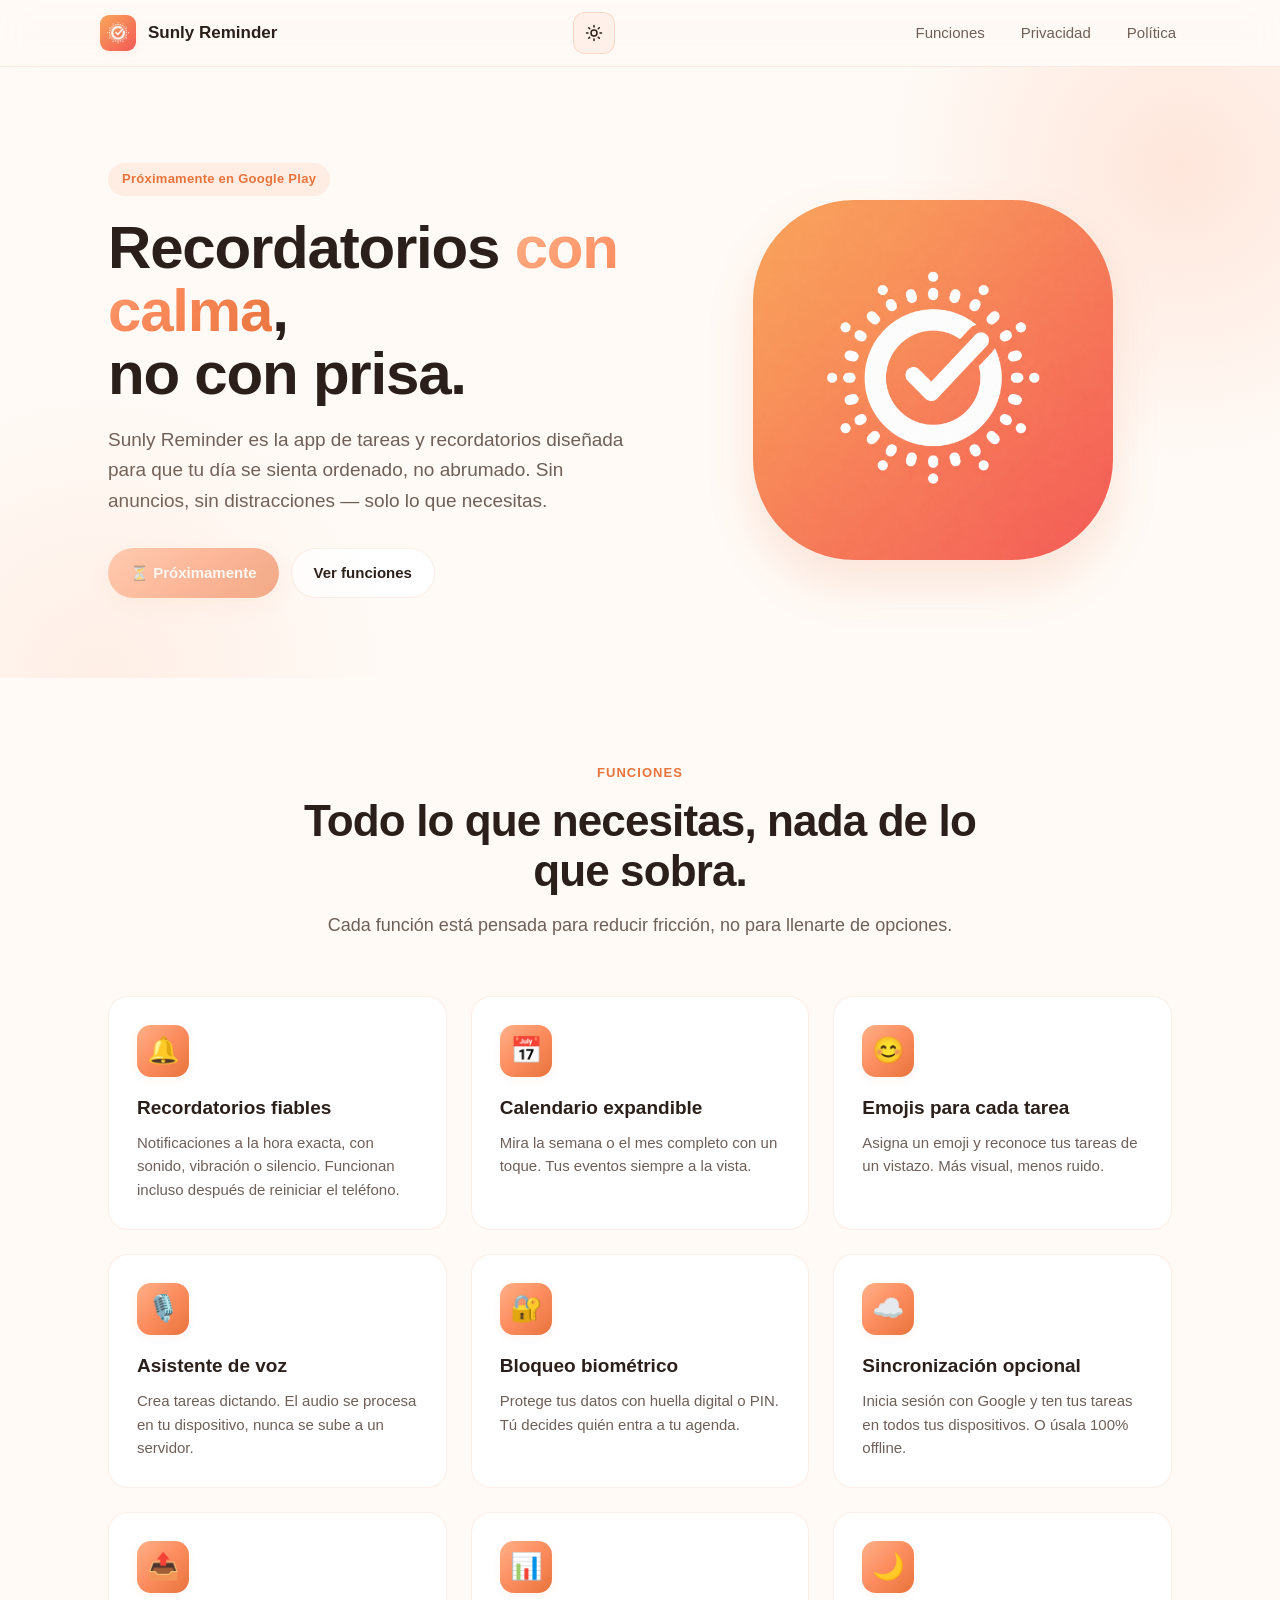
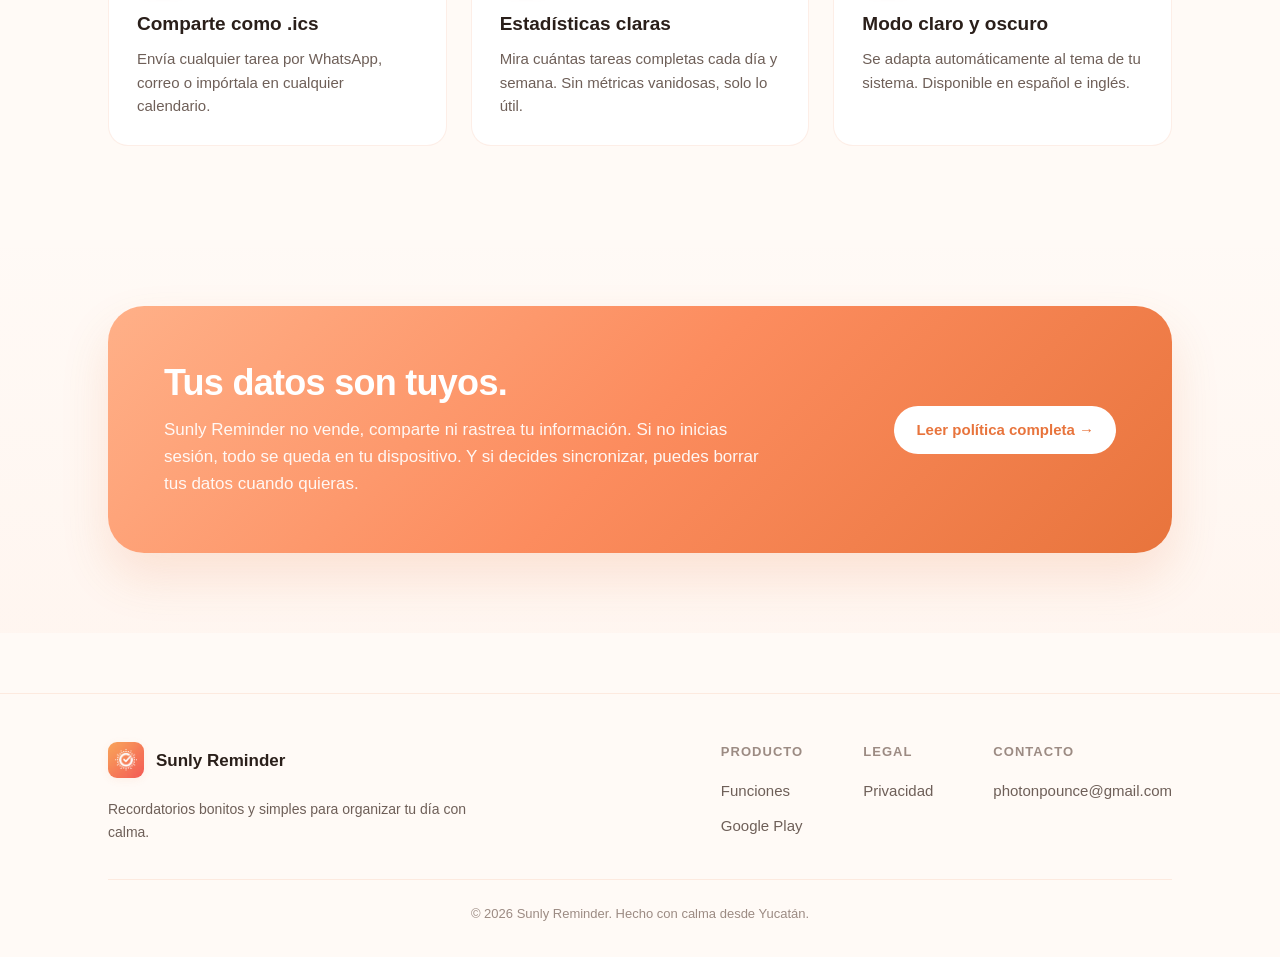
==== commit d6cc99ed: "Update index.html" ====
--- a/index.html
+++ b/index.html
@@ -195,7 +195,7 @@
           <div class="footer__col">
             <h4>Contacto</h4>
             <ul>
-              <li><a href="mailto:photonpounce@gmail.com">photonpounce@gmail.com/a></li>
+              <li><a href="mailto:photonpounce@gmail.com">photonpounce@gmail.com</a></li>
             </ul>
           </div>
         </div>
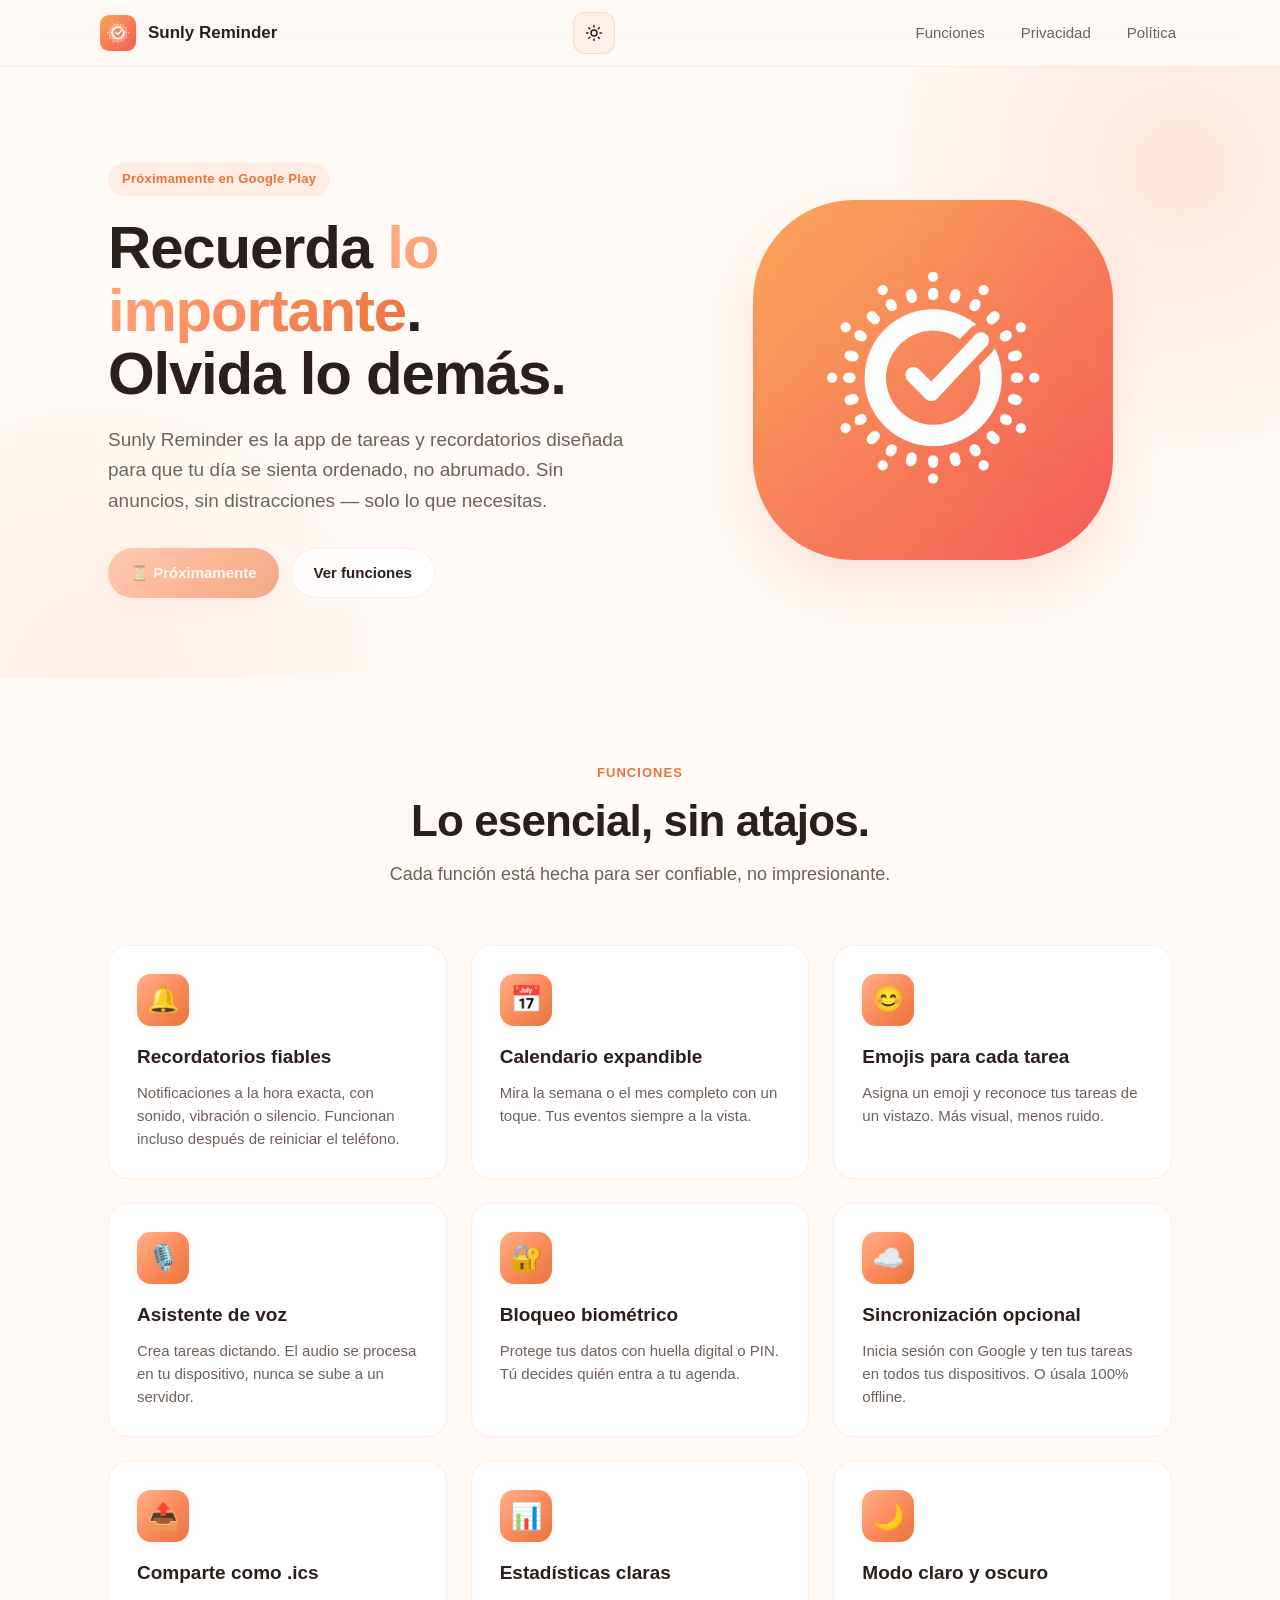
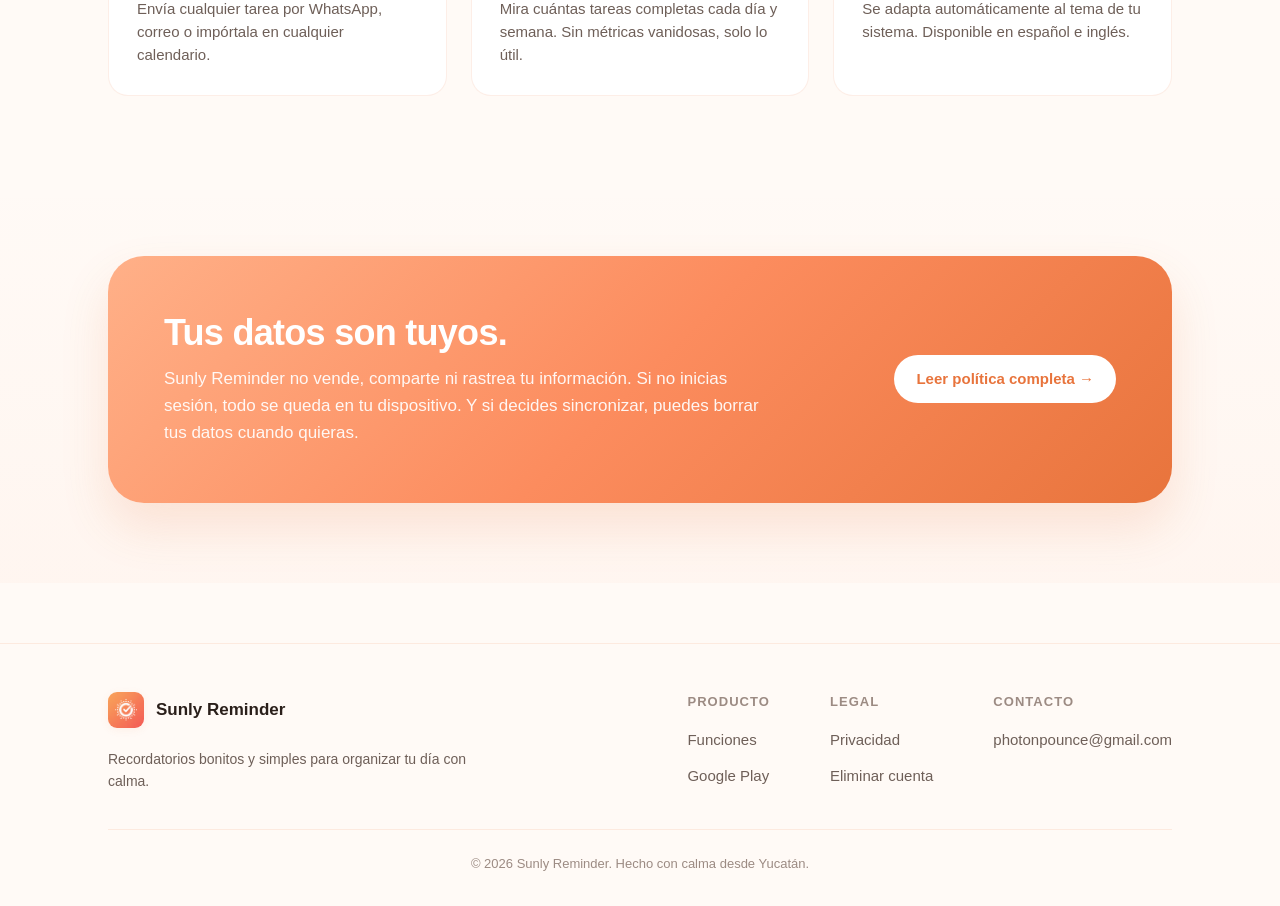
==== commit 830174bf: "Sunly Reminder - sitio web" ====
--- a/index.html
+++ b/index.html
@@ -15,7 +15,7 @@
   <link rel="apple-touch-icon" href="assets/icon.png">
   <link rel="stylesheet" href="styles.css">
 
-  <title>Sunly Reminder — Recordatorios con calma</title>
+  <title>Sunly Reminder — Recuerda lo importante</title>
 
   <script>
     // Aplicar tema antes del render para evitar flash
@@ -66,8 +66,8 @@
         <div class="hero__copy">
           <span class="hero__eyebrow">Próximamente en Google Play</span>
           <h1>
-            Recordatorios <span class="accent">con calma</span>,<br>
-            no con prisa.
+            Recuerda <span class="accent">lo importante</span>.<br>
+            Olvida lo demás.
           </h1>
           <p class="hero__lead">
             Sunly Reminder es la app de tareas y recordatorios diseñada
@@ -93,9 +93,9 @@
       <div class="container">
         <div class="section__head">
           <span class="section__eyebrow">Funciones</span>
-          <h2>Todo lo que necesitas, nada de lo que sobra.</h2>
+          <h2>Lo esencial, sin atajos.</h2>
           <p class="section__sub">
-            Cada función está pensada para reducir fricción, no para llenarte de opciones.
+            Cada función está hecha para ser confiable, no impresionante.
           </p>
         </div>
 
@@ -190,6 +190,7 @@
             <h4>Legal</h4>
             <ul>
               <li><a href="privacy.html">Privacidad</a></li>
+              <li><a href="delete-account.html">Eliminar cuenta</a></li>
             </ul>
           </div>
           <div class="footer__col">
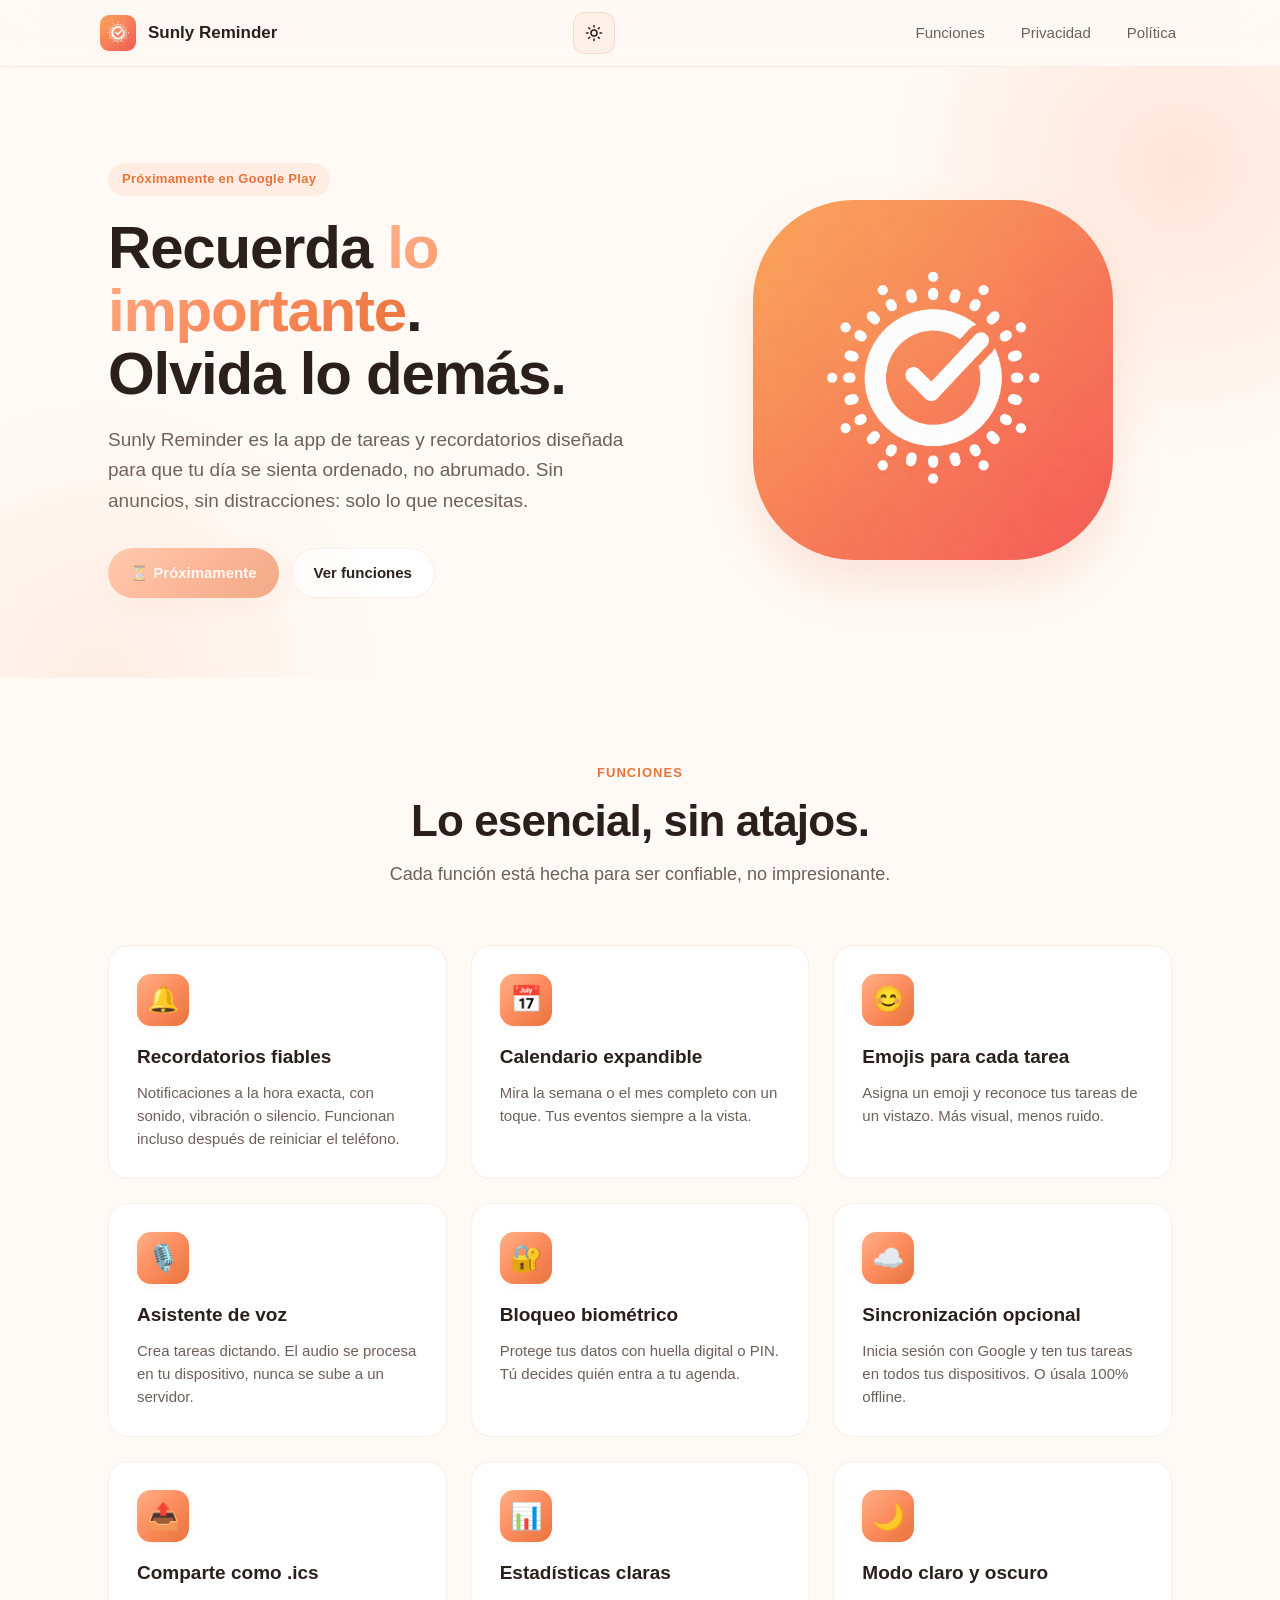
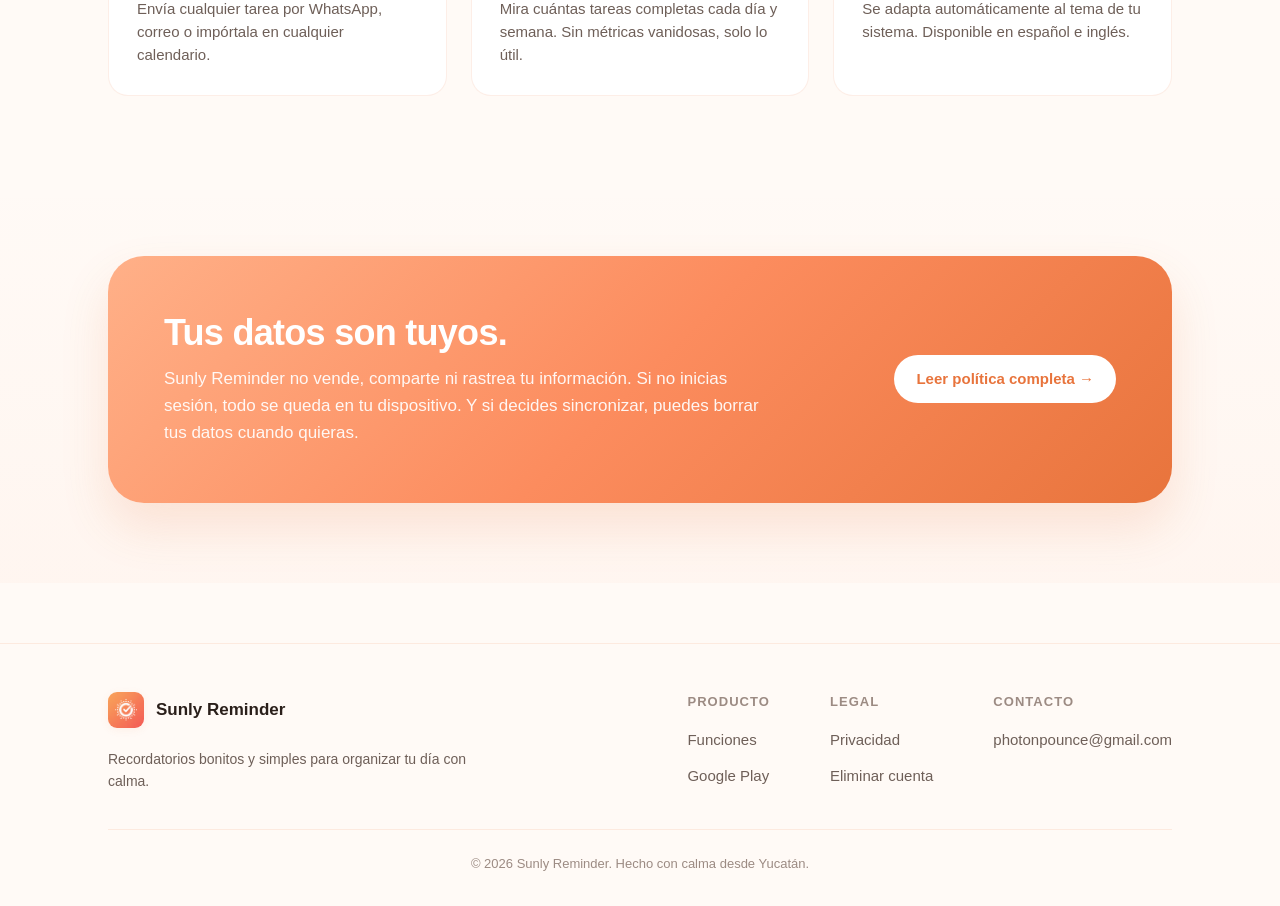
==== commit 62aed3d0: "Quitar guiones largos de los textos" ====
--- a/index.html
+++ b/index.html
@@ -3,7 +3,7 @@
 <head>
   <meta charset="UTF-8">
   <meta name="viewport" content="width=device-width, initial-scale=1.0">
-  <meta name="description" content="Sunly Reminder — Recordatorios bonitos y simples para organizar tu día con calma. App de productividad con calendario, asistente de voz, sincronización con Google y bloqueo biométrico.">
+  <meta name="description" content="Sunly Reminder: Recordatorios bonitos y simples para organizar tu día con calma. App de productividad con calendario, asistente de voz, sincronización con Google y bloqueo biométrico.">
   <meta name="theme-color" content="#FC8C5E">
 
   <meta property="og:title" content="Sunly Reminder">
@@ -15,7 +15,7 @@
   <link rel="apple-touch-icon" href="assets/icon.png">
   <link rel="stylesheet" href="styles.css">
 
-  <title>Sunly Reminder — Recuerda lo importante</title>
+  <title>Sunly Reminder: Recuerda lo importante</title>
 
   <script>
     // Aplicar tema antes del render para evitar flash
@@ -72,7 +72,7 @@
           <p class="hero__lead">
             Sunly Reminder es la app de tareas y recordatorios diseñada
             para que tu día se sienta ordenado, no abrumado. Sin anuncios,
-            sin distracciones — solo lo que necesitas.
+            sin distracciones: solo lo que necesitas.
           </p>
           <div class="hero__ctas">
             <a class="btn btn--primary btn--disabled" aria-disabled="true">
@@ -251,5 +251,6 @@
       });
     })();
   </script>
+  <script>if ("serviceWorker" in navigator) navigator.serviceWorker.register("sw.js");</script>
 </body>
 </html>
